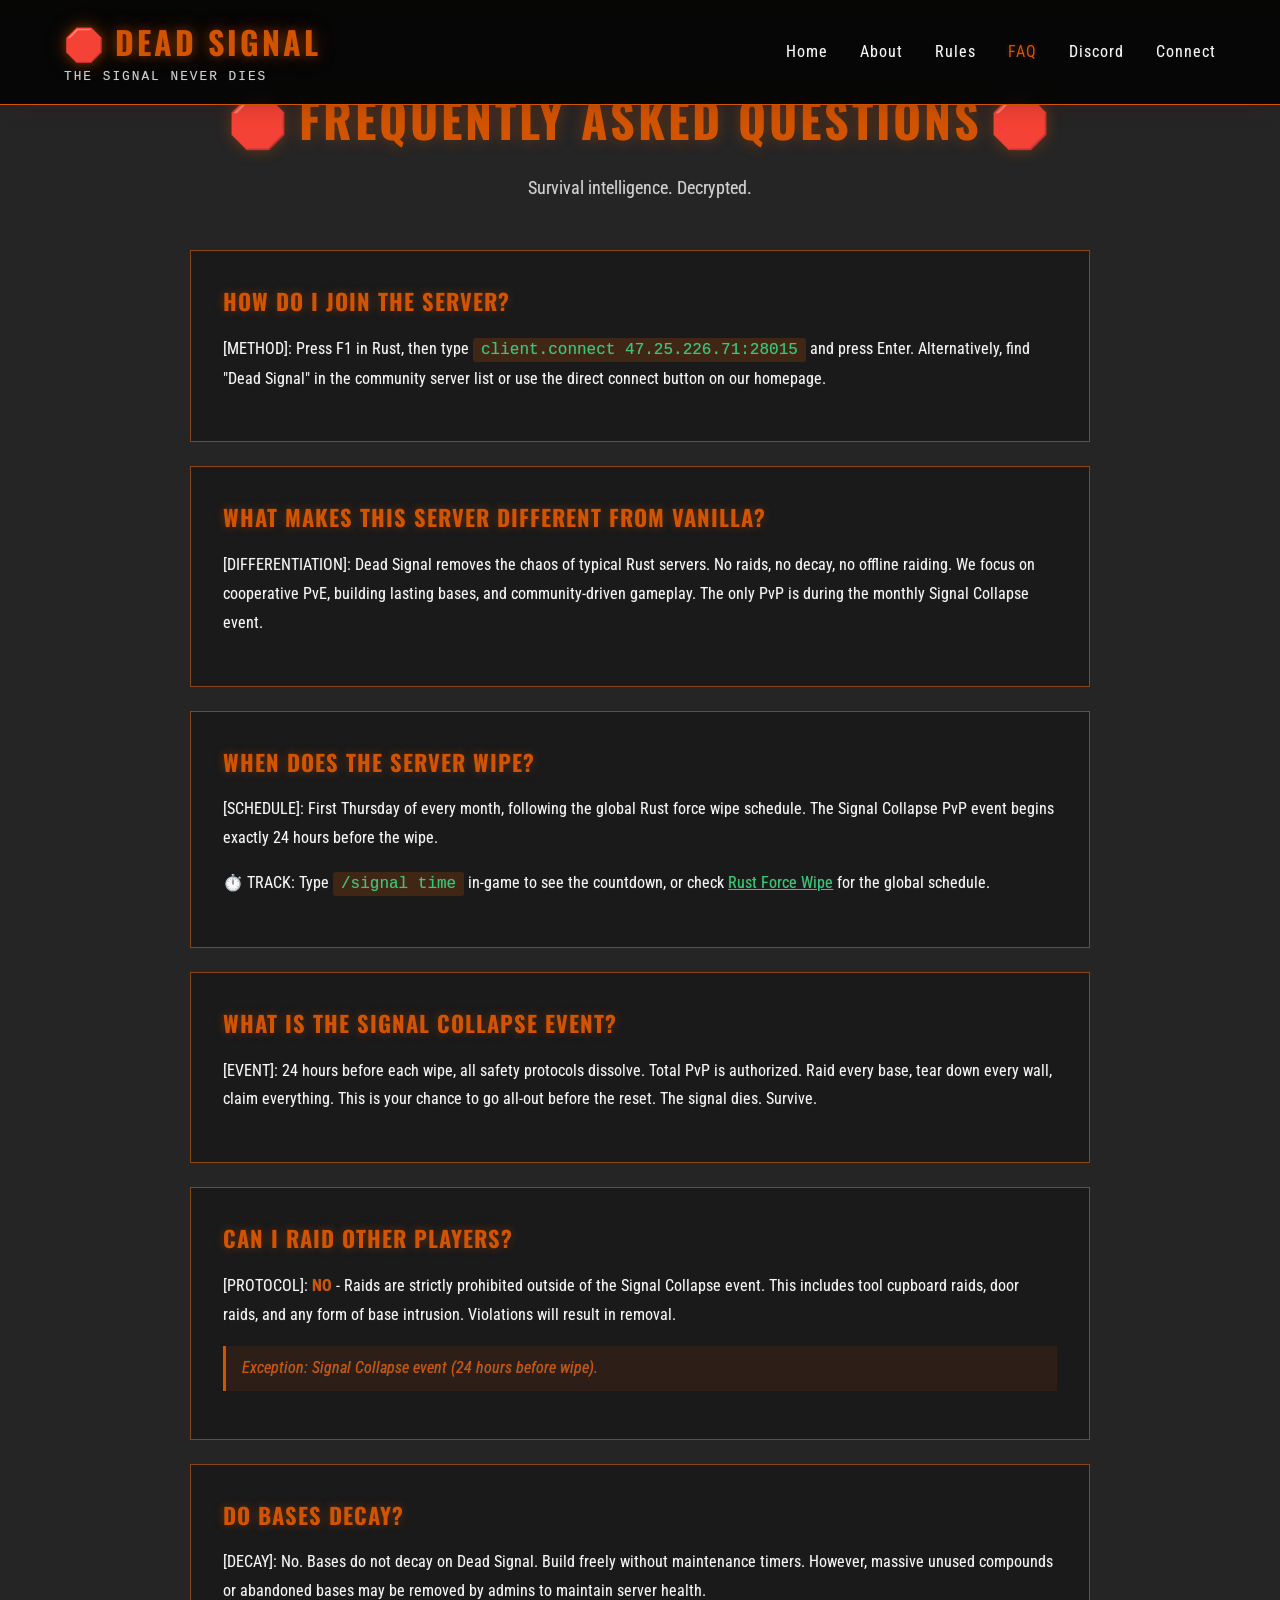
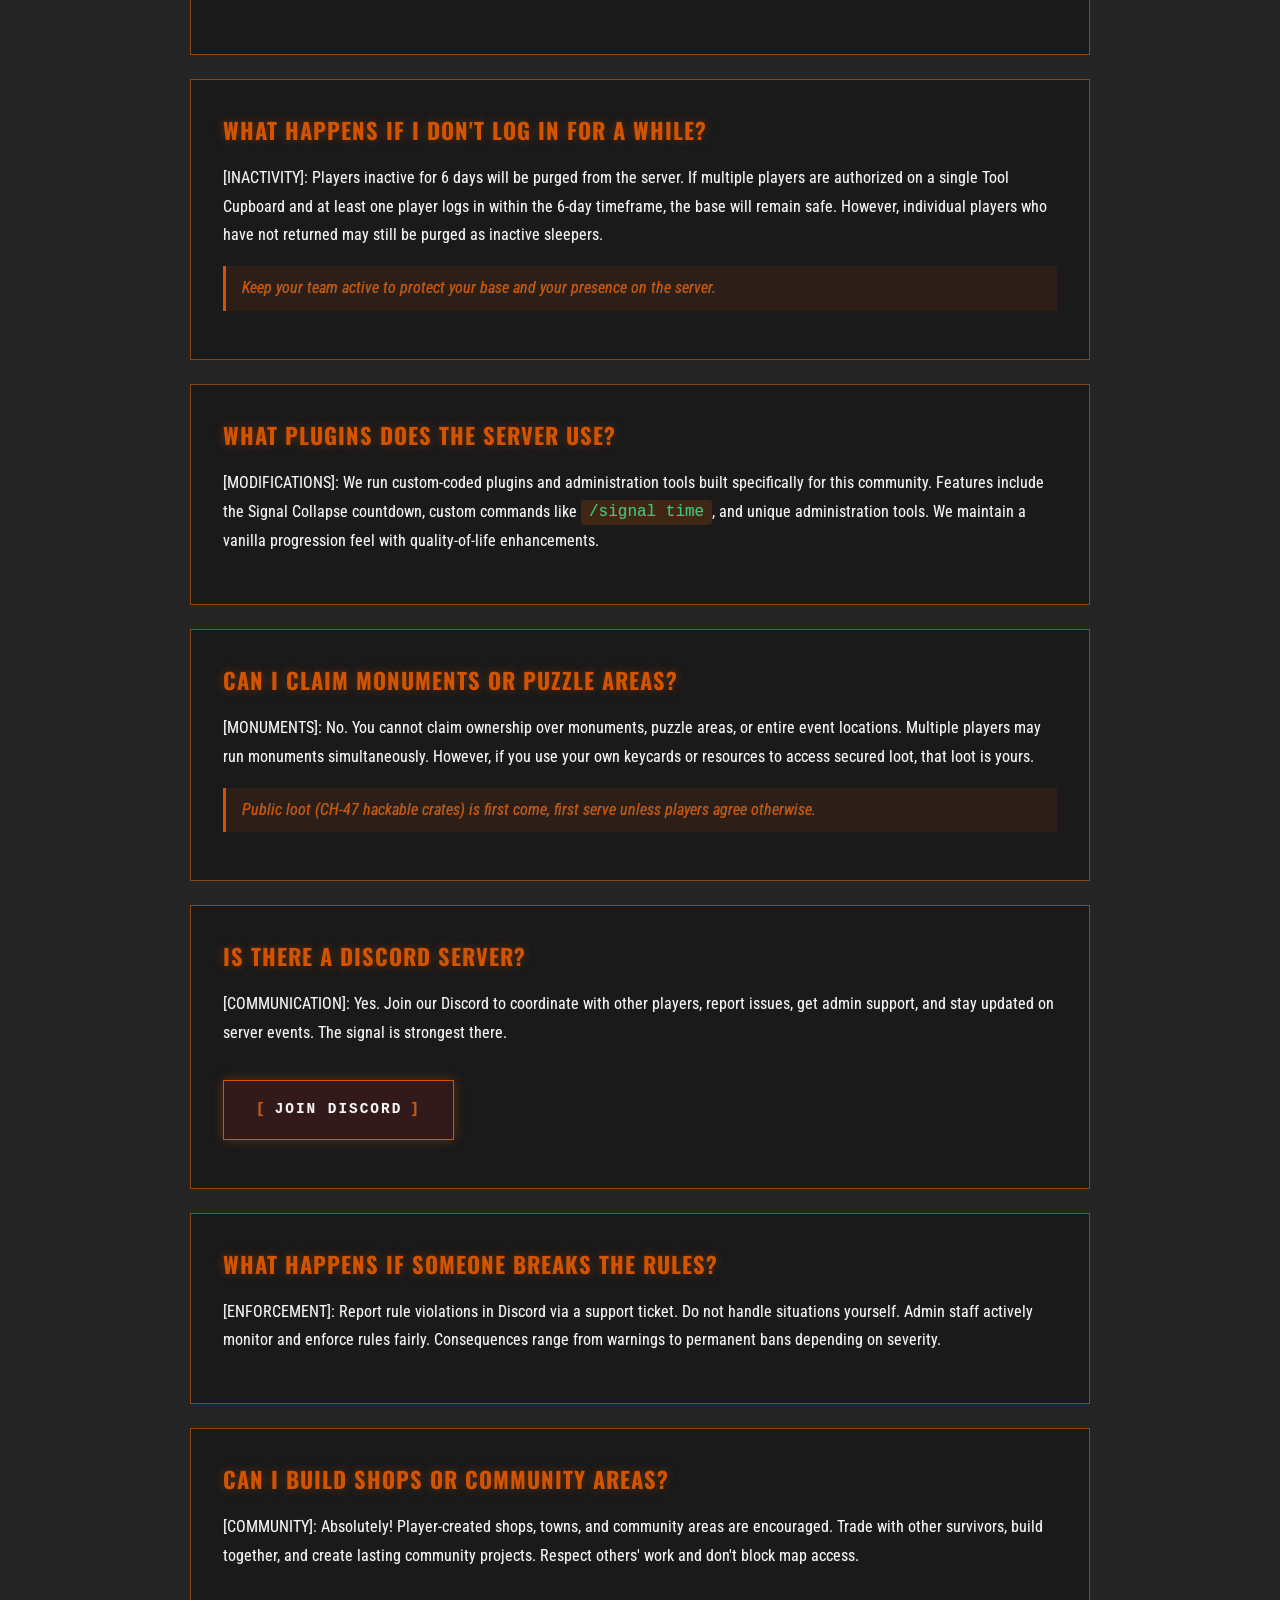
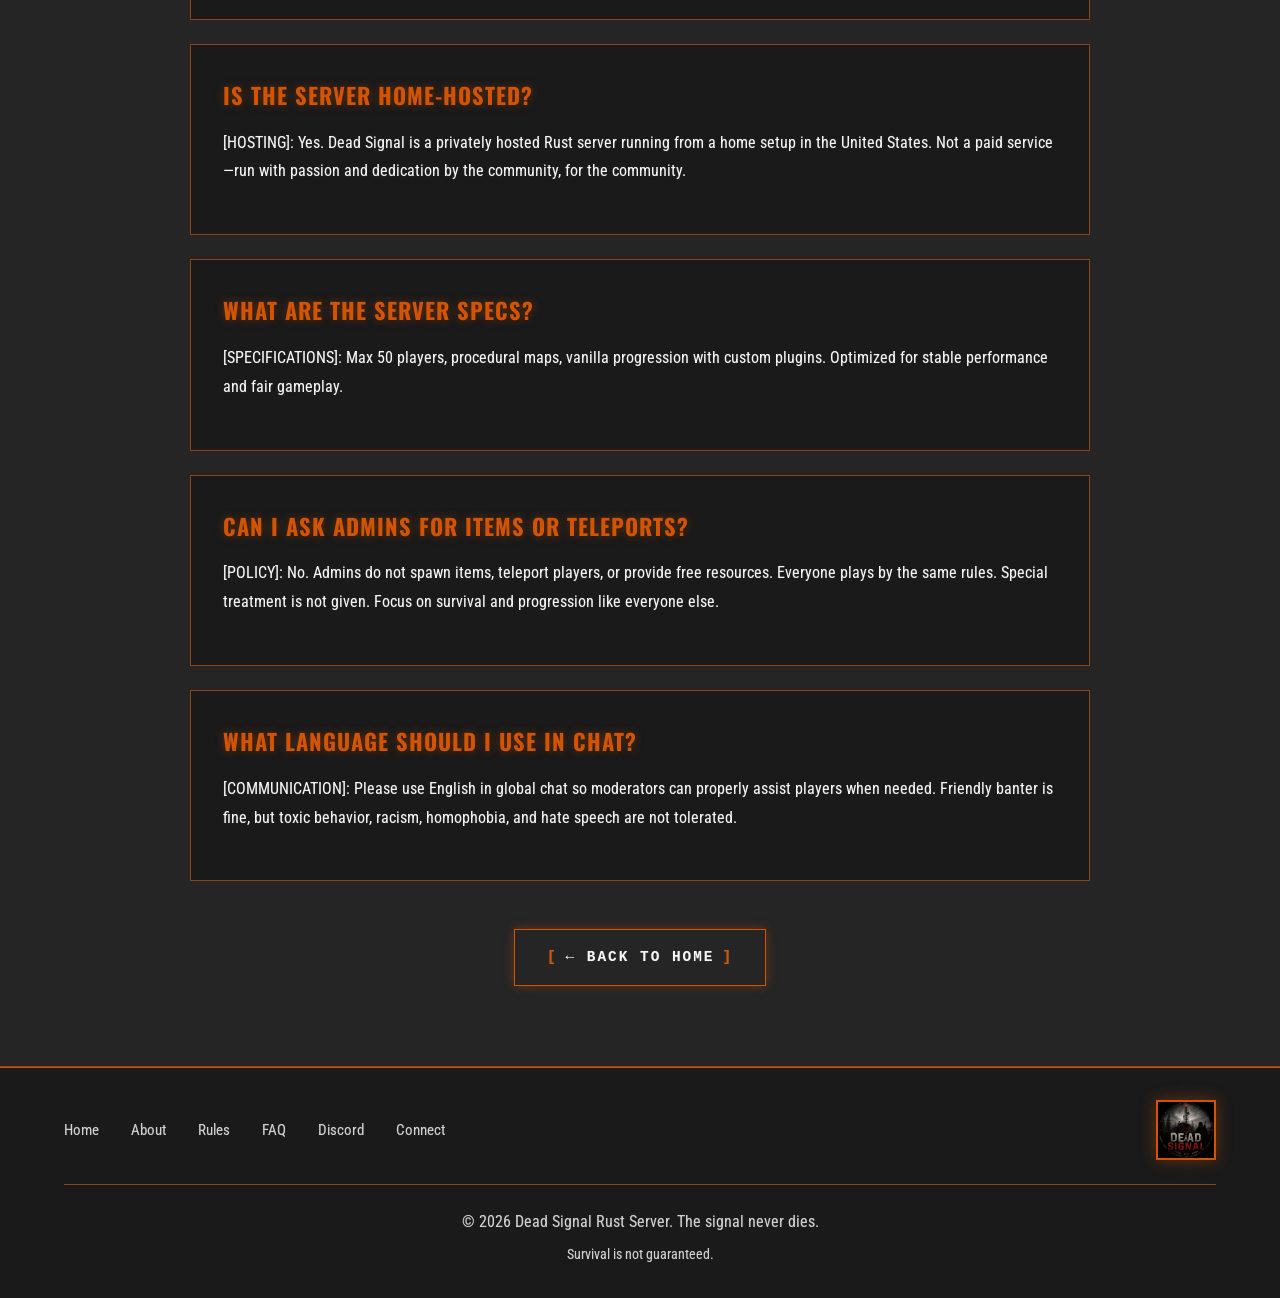
==== faq.html @ 47ec8405 "Add files via upload" ====
<!DOCTYPE html>
<html lang="en">
<head>
    <meta charset="UTF-8">
    <meta name="viewport" content="width=device-width, initial-scale=1.0">
    <title>FAQ - Dead Signal</title>
    <link rel="stylesheet" href="styles.css">
    <link href="https://fonts.googleapis.com/css2?family=Oswald:wght@400;500;700&family=Roboto+Condensed:wght@400;700&display=swap" rel="stylesheet">
</head>
<body>
    <div class="fog-overlay"></div>
    
    <header>
        <nav>
            <div class="logo">
                <h1>DEAD SIGNAL</h1>
                <p class="tagline">The Signal Never Dies</p>
            </div>
            <div class="hamburger">
                <span></span>
                <span></span>
                <span></span>
            </div>
            <ul class="nav-links">
                <li><a href="index.html">Home</a></li>
                <li><a href="index.html#about">About</a></li>
                <li><a href="rules.html">Rules</a></li>
                <li><a href="faq.html" class="active">FAQ</a></li>
                <li><a href="index.html#discord">Discord</a></li>
                <li><a href="index.html#connect">Connect</a></li>
            </ul>
        </nav>
    </header>

    <section class="section dark-section">
        <div class="container">
            <h2 class="section-title">Frequently Asked Questions</h2>
            <p class="section-subtitle">Survival intelligence. Decrypted.</p>
            
            <div class="faq-container">
                <div class="faq-item">
                    <h3 class="faq-question">How do I join the server?</h3>
                    <div class="faq-answer">
                        <p><span class="system-tag">[METHOD]:</span> Press F1 in Rust, then type <code>client.connect 47.25.226.71:28015</code> and press Enter. Alternatively, find "Dead Signal" in the community server list or use the direct connect button on our homepage.</p>
                    </div>
                </div>

                <div class="faq-item">
                    <h3 class="faq-question">What makes this server different from vanilla?</h3>
                    <div class="faq-answer">
                        <p><span class="system-tag">[DIFFERENTIATION]:</span> Dead Signal removes the chaos of typical Rust servers. No raids, no decay, no offline raiding. We focus on cooperative PvE, building lasting bases, and community-driven gameplay. The only PvP is during the monthly Signal Collapse event.</p>
                    </div>
                </div>

                <div class="faq-item">
                    <h3 class="faq-question">When does the server wipe?</h3>
                    <div class="faq-answer">
                        <p><span class="system-tag">[SCHEDULE]:</span> First Thursday of every month, following the global Rust force wipe schedule. The Signal Collapse PvP event begins exactly 24 hours before the wipe.</p>
                        <p><span class="warning-tag">⏱️ TRACK:</span> Type <code>/signal time</code> in-game to see the countdown, or check <a href="https://www.rustforcewipe.com/" target="_blank" style="color: var(--text-terminal);">Rust Force Wipe</a> for the global schedule.</p>
                    </div>
                </div>

                <div class="faq-item">
                    <h3 class="faq-question">What is the Signal Collapse event?</h3>
                    <div class="faq-answer">
                        <p><span class="error-tag">[EVENT]:</span> 24 hours before each wipe, all safety protocols dissolve. Total PvP is authorized. Raid every base, tear down every wall, claim everything. This is your chance to go all-out before the reset. The signal dies. Survive.</p>
                    </div>
                </div>

                <div class="faq-item">
                    <h3 class="faq-question">Can I raid other players?</h3>
                    <div class="faq-answer">
                        <p><span class="system-tag">[PROTOCOL]:</span> <strong>NO</strong> - Raids are strictly prohibited outside of the Signal Collapse event. This includes tool cupboard raids, door raids, and any form of base intrusion. Violations will result in removal.</p>
                        <p class="rule-emphasis">Exception: Signal Collapse event (24 hours before wipe).</p>
                    </div>
                </div>

                <div class="faq-item">
                    <h3 class="faq-question">Do bases decay?</h3>
                    <div class="faq-answer">
                        <p><span class="system-tag">[DECAY]:</span> No. Bases do not decay on Dead Signal. Build freely without maintenance timers. However, massive unused compounds or abandoned bases may be removed by admins to maintain server health.</p>
                    </div>
                </div>

                <div class="faq-item">
                    <h3 class="faq-question">What happens if I don't log in for a while?</h3>
                    <div class="faq-answer">
                        <p><span class="system-tag">[INACTIVITY]:</span> Players inactive for 6 days will be purged from the server. If multiple players are authorized on a single Tool Cupboard and at least one player logs in within the 6-day timeframe, the base will remain safe. However, individual players who have not returned may still be purged as inactive sleepers.</p>
                        <p class="rule-emphasis">Keep your team active to protect your base and your presence on the server.</p>
                    </div>
                </div>

                <div class="faq-item">
                    <h3 class="faq-question">What plugins does the server use?</h3>
                    <div class="faq-answer">
                        <p><span class="system-tag">[MODIFICATIONS]:</span> We run custom-coded plugins and administration tools built specifically for this community. Features include the Signal Collapse countdown, custom commands like <code>/signal time</code>, and unique administration tools. We maintain a vanilla progression feel with quality-of-life enhancements.</p>
                    </div>
                </div>

                <div class="faq-item">
                    <h3 class="faq-question">Can I claim monuments or puzzle areas?</h3>
                    <div class="faq-answer">
                        <p><span class="system-tag">[MONUMENTS]:</span> No. You cannot claim ownership over monuments, puzzle areas, or entire event locations. Multiple players may run monuments simultaneously. However, if you use your own keycards or resources to access secured loot, that loot is yours.</p>
                        <p class="rule-emphasis">Public loot (CH-47 hackable crates) is first come, first serve unless players agree otherwise.</p>
                    </div>
                </div>

                <div class="faq-item">
                    <h3 class="faq-question">Is there a Discord server?</h3>
                    <div class="faq-answer">
                        <p><span class="system-tag">[COMMUNICATION]:</span> Yes. Join our Discord to coordinate with other players, report issues, get admin support, and stay updated on server events. The signal is strongest there.</p>
                        <p><a href="https://discord.gg/YJxtY9PEs5" target="_blank" class="btn discord-btn" style="margin-top: 1rem; display: inline-block;">Join Discord</a></p>
                    </div>
                </div>

                <div class="faq-item">
                    <h3 class="faq-question">What happens if someone breaks the rules?</h3>
                    <div class="faq-answer">
                        <p><span class="system-tag">[ENFORCEMENT]:</span> Report rule violations in Discord via a support ticket. Do not handle situations yourself. Admin staff actively monitor and enforce rules fairly. Consequences range from warnings to permanent bans depending on severity.</p>
                    </div>
                </div>

                <div class="faq-item">
                    <h3 class="faq-question">Can I build shops or community areas?</h3>
                    <div class="faq-answer">
                        <p><span class="system-tag">[COMMUNITY]:</span> Absolutely! Player-created shops, towns, and community areas are encouraged. Trade with other survivors, build together, and create lasting community projects. Respect others' work and don't block map access.</p>
                    </div>
                </div>

                <div class="faq-item">
                    <h3 class="faq-question">Is the server home-hosted?</h3>
                    <div class="faq-answer">
                        <p><span class="system-tag">[HOSTING]:</span> Yes. Dead Signal is a privately hosted Rust server running from a home setup in the United States. Not a paid service—run with passion and dedication by the community, for the community.</p>
                    </div>
                </div>

                <div class="faq-item">
                    <h3 class="faq-question">What are the server specs?</h3>
                    <div class="faq-answer">
                        <p><span class="system-tag">[SPECIFICATIONS]:</span> Max 50 players, procedural maps, vanilla progression with custom plugins. Optimized for stable performance and fair gameplay.</p>
                    </div>
                </div>

                <div class="faq-item">
                    <h3 class="faq-question">Can I ask admins for items or teleports?</h3>
                    <div class="faq-answer">
                        <p><span class="system-tag">[POLICY]:</span> No. Admins do not spawn items, teleport players, or provide free resources. Everyone plays by the same rules. Special treatment is not given. Focus on survival and progression like everyone else.</p>
                    </div>
                </div>

                <div class="faq-item">
                    <h3 class="faq-question">What language should I use in chat?</h3>
                    <div class="faq-answer">
                        <p><span class="system-tag">[COMMUNICATION]:</span> Please use English in global chat so moderators can properly assist players when needed. Friendly banter is fine, but toxic behavior, racism, homophobia, and hate speech are not tolerated.</p>
                    </div>
                </div>
            </div>
            
            <div class="back-link">
                <a href="index.html" class="btn">← Back to Home</a>
            </div>
        </div>
    </section>

    <footer>
        <div class="container">
            <div class="footer-top">
                <div class="footer-left">
                    <a href="index.html">Home</a>
                    <a href="index.html#about">About</a>
                    <a href="rules.html">Rules</a>
                    <a href="faq.html">FAQ</a>
                    <a href="index.html#discord">Discord</a>
                    <a href="index.html#connect">Connect</a>
                </div>
                <div class="footer-right">
                    <img src="profile.png" alt="Server Profile" class="footer-profile">
                </div>
            </div>
            <div class="footer-bottom">
                <p>&copy; 2026 Dead Signal Rust Server. The signal never dies.</p>
                <p class="footer-note">Survival is not guaranteed.</p>
            </div>
        </div>
    </footer>

    <script>
        // Hamburger menu toggle
        const hamburger = document.querySelector('.hamburger');
        const navLinks = document.querySelector('.nav-links');

        hamburger.addEventListener('click', () => {
            hamburger.classList.toggle('active');
            navLinks.classList.toggle('active');
        });

        // Close menu when clicking a link
        document.querySelectorAll('.nav-links a').forEach(link => {
            link.addEventListener('click', () => {
                hamburger.classList.remove('active');
                navLinks.classList.remove('active');
            });
        });

        // Parallax effect for fog
        document.addEventListener('mousemove', (e) => {
            const fog = document.querySelector('.fog-overlay');
            const x = e.clientX / window.innerWidth;
            const y = e.clientY / window.innerHeight;
            fog.style.transform = `translate(${x * 20}px, ${y * 20}px)`;
        });
    </script>
</body>
</html>
---- styles.css ----
* {
    margin: 0;
    padding: 0;
    box-sizing: border-box;
}

:root {
    --primary-dark: #1a1a1a;
    --secondary-dark: #252525;
    --accent-orange: #d35400;
    --accent-brown: #8b4513;
    --accent-rust: #a0522d;
    --accent-error: #c0392b;
    --accent-warning: #f39c12;
    --text-primary: #f5f5f5;
    --text-secondary: #d0d0d0;
    --text-terminal: #2ecc71;
    --text-error: #e74c3c;
    --glow-orange: rgba(211, 84, 0, 0.4);
    --glow-brown: rgba(139, 69, 19, 0.4);
    --glow-terminal: rgba(46, 204, 113, 0.3);
    --scanline-color: rgba(0, 0, 0, 0.15);
}

body {
    font-family: 'Roboto Condensed', 'Courier New', monospace;
    background-color: var(--primary-dark);
    color: var(--text-primary);
    overflow-x: hidden;
    line-height: 1.6;
    text-shadow: 0 0 1px rgba(160, 160, 160, 0.5);
}

.fog-overlay {
    position: fixed;
    top: 0;
    left: 0;
    width: 100%;
    height: 100%;
    background: radial-gradient(ellipse at center, transparent 0%, rgba(0, 0, 0, 0.4) 100%);
    pointer-events: none;
    z-index: 1;
    transition: transform 0.3s ease;
}

/* Scanlines */
.scanlines {
    position: fixed;
    top: 0;
    left: 0;
    width: 100%;
    height: 100%;
    background: repeating-linear-gradient(
        0deg,
        transparent,
        transparent 2px,
        var(--scanline-color) 2px,
        var(--scanline-color) 4px
    );
    pointer-events: none;
    z-index: 1000;
    opacity: 0.08;
}

/* CRT Flicker */
.crt-flicker {
    position: fixed;
    top: 0;
    left: 0;
    width: 100%;
    height: 100%;
    background: rgba(18, 16, 16, 0.03);
    pointer-events: none;
    z-index: 999;
    animation: flicker 0.15s infinite;
}

@keyframes flicker {
    0% { opacity: 0.27861; }
    5% { opacity: 0.34769; }
    10% { opacity: 0.23604; }
    15% { opacity: 0.90626; }
    20% { opacity: 0.18128; }
    25% { opacity: 0.83891; }
    30% { opacity: 0.65583; }
    35% { opacity: 0.67807; }
    40% { opacity: 0.26559; }
    45% { opacity: 0.84693; }
    50% { opacity: 0.96019; }
    55% { opacity: 0.08594; }
    60% { opacity: 0.20313; }
    65% { opacity: 0.71988; }
    70% { opacity: 0.53455; }
    75% { opacity: 0.37288; }
    80% { opacity: 0.71428; }
    85% { opacity: 0.70419; }
    90% { opacity: 0.7003; }
    95% { opacity: 0.36108; }
    100% { opacity: 0.24387; }
}

/* Header */
header {
    position: fixed;
    top: 0;
    width: 100%;
    background: rgba(5, 5, 5, 0.95);
    border-bottom: 1px solid var(--accent-orange);
    z-index: 1000;
    backdrop-filter: blur(10px);
    box-shadow: 0 0 20px rgba(74, 26, 26, 0.3);
}

nav {
    display: flex;
    justify-content: space-between;
    align-items: center;
    padding: 1rem 5%;
    max-width: 1400px;
    margin: 0 auto;
}

.logo h1 {
    font-family: 'Oswald', sans-serif;
    font-size: 2rem;
    font-weight: 700;
    text-transform: uppercase;
    color: var(--accent-orange);
    text-shadow: 0 0 10px var(--glow-orange), 0 0 20px var(--glow-orange);
    letter-spacing: 3px;
    position: relative;
}

.logo h1::before {
    content: '🛑';
    margin-right: 0.5rem;
    animation: pulse-icon 2s infinite;
}

@keyframes pulse-icon {
    0%, 100% { opacity: 1; }
    50% { opacity: 0.5; }
}

.logo .tagline {
    font-size: 0.8rem;
    color: var(--text-secondary);
    letter-spacing: 2px;
    font-family: 'Courier New', monospace;
    text-transform: uppercase;
}

/* Signal Status Indicator */
.signal-status {
    position: fixed;
    top: 80px;
    right: 20px;
    background: rgba(5, 5, 5, 0.9);
    border: 1px solid var(--accent-orange);
    padding: 0.5rem 1rem;
    font-family: 'Courier New', monospace;
    font-size: 0.7rem;
    z-index: 999;
    box-shadow: 0 0 15px var(--glow-orange);
}

.signal-status .signal-label {
    color: var(--text-secondary);
    margin-bottom: 0.25rem;
}

.signal-status .signal-bars {
    display: flex;
    gap: 2px;
}

.signal-status .signal-bar {
    width: 4px;
    background: var(--accent-orange);
    animation: signal-pulse 1.5s infinite;
}

.signal-status .signal-bar:nth-child(1) { height: 8px; animation-delay: 0s; }
.signal-status .signal-bar:nth-child(2) { height: 12px; animation-delay: 0.2s; }
.signal-status .signal-bar:nth-child(3) { height: 16px; animation-delay: 0.4s; }
.signal-status .signal-bar:nth-child(4) { height: 20px; animation-delay: 0.6s; }

@keyframes signal-pulse {
    0%, 100% { opacity: 1; }
    50% { opacity: 0.3; }
}

.nav-links {
    display: flex;
    list-style: none;
    gap: 2rem;
}

/* Hamburger Menu Button */
.hamburger {
    display: none;
    flex-direction: column;
    cursor: pointer;
    gap: 5px;
    z-index: 1001;
}

.hamburger span {
    width: 25px;
    height: 3px;
    background: var(--accent-orange);
    transition: all 0.3s ease;
    box-shadow: 0 0 5px var(--glow-orange);
}

.hamburger.active span:nth-child(1) {
    transform: rotate(45deg) translate(5px, 5px);
}

.hamburger.active span:nth-child(2) {
    opacity: 0;
}

.hamburger.active span:nth-child(3) {
    transform: rotate(-45deg) translate(7px, -6px);
}

.nav-links a {
    color: var(--text-primary);
    text-decoration: none;
    font-size: 1rem;
    transition: color 0.3s, text-shadow 0.3s;
    letter-spacing: 1px;
}

.nav-links a:hover,
.nav-links a.active {
    color: var(--accent-orange);
    text-shadow: 0 0 5px var(--glow-orange);
}

/* Hero Section */
.hero {
    position: relative;
    height: 100vh;
    display: flex;
    flex-direction: column;
    align-items: center;
    justify-content: center;
    background: linear-gradient(135deg, rgba(26, 26, 26, 0.3) 0%, rgba(37, 37, 37, 0.4) 50%, rgba(26, 26, 26, 0.3) 100%),
                url('banner.png') center/cover no-repeat;
    background-blend-mode: multiply;
    overflow: hidden;
    padding-top: 80px;
}

/* Transmission Overlay */
.transmission-overlay {
    position: absolute;
    bottom: 100px;
    left: 50%;
    transform: translateX(-50%);
    background: rgba(5, 5, 5, 0.9);
    border: 1px solid var(--accent-orange);
    padding: 1rem 2rem;
    font-family: 'Courier New', monospace;
    font-size: 0.8rem;
    color: var(--text-terminal);
    z-index: 10;
    box-shadow: 0 0 20px var(--glow-terminal);
    animation: transmission-flicker 3s infinite;
}

.transmission-overlay .transmission-line {
    margin: 0.25rem 0;
}

.transmission-overlay .transmission-line.error {
    color: var(--text-error);
}

@keyframes transmission-flicker {
    0%, 100% { opacity: 1; }
    50% { opacity: 0.8; }
    52% { opacity: 0.2; }
    54% { opacity: 0.8; }
}


.hero::before {
    content: '';
    position: absolute;
    top: 0;
    left: 0;
    width: 100%;
    height: 100%;
    background: url('data:image/svg+xml,<svg xmlns="http://www.w3.org/2000/svg" viewBox="0 0 100 100"><circle cx="50" cy="50" r="1" fill="rgba(211,84,0,0.1)"/></svg>');
    background-size: 50px 50px;
    animation: float 20s infinite linear;
}

@keyframes float {
    0% { transform: translateY(0); }
    100% { transform: translateY(-100px); }
}

.hero-content {
    text-align: center;
    z-index: 2;
    padding: 2rem;
}

.hero h1 {
    font-family: 'Oswald', sans-serif;
    font-size: 5rem;
    font-weight: 700;
    text-transform: uppercase;
    color: var(--accent-orange);
    text-shadow: 0 0 20px var(--glow-orange), 0 0 40px var(--glow-orange), 0 0 60px var(--glow-orange);
    margin-bottom: 1rem;
    letter-spacing: 5px;
}

.hero-subtitle {
    font-size: 1.5rem;
    color: var(--text-secondary);
    margin-bottom: 2rem;
    letter-spacing: 3px;
}

.cta-buttons {
    display: flex;
    gap: 1rem;
    justify-content: center;
    flex-wrap: wrap;
}

.btn {
    padding: 1rem 2rem;
    border: 1px solid var(--accent-orange);
    background: transparent;
    color: var(--text-primary);
    font-family: 'Courier New', monospace;
    font-size: 0.9rem;
    font-weight: 700;
    text-transform: uppercase;
    cursor: pointer;
    transition: all 0.3s;
    text-decoration: none;
    letter-spacing: 2px;
    position: relative;
    box-shadow: 0 0 10px var(--glow-orange);
}

.btn::before {
    content: '[';
    margin-right: 0.5rem;
    color: var(--accent-orange);
}

.btn::after {
    content: ']';
    margin-left: 0.5rem;
    color: var(--accent-orange);
}

.btn:hover {
    background: rgba(74, 26, 26, 0.3);
    box-shadow: 0 0 25px var(--glow-orange), inset 0 0 20px rgba(74, 26, 26, 0.2);
    transform: translateY(-2px);
    text-shadow: 0 0 10px var(--glow-orange);
}

.btn.primary {
    background: rgba(74, 26, 26, 0.5);
    border-color: var(--accent-orange);
}

.btn.primary:hover {
    background: rgba(74, 26, 26, 0.7);
}

.static-noise {
    position: absolute;
    top: 0;
    left: 0;
    width: 100%;
    height: 100%;
    background: repeating-linear-gradient(
        0deg,
        transparent,
        transparent 2px,
        rgba(74, 26, 26, 0.05) 2px,
        rgba(74, 26, 26, 0.05) 4px
    );
    pointer-events: none;
    animation: static 0.1s infinite;
}

@keyframes static {
    0% { transform: translateY(0); }
    100% { transform: translateY(4px); }
}

/* Sections */
.section {
    padding: 5rem 5%;
    position: relative;
    z-index: 2;
    background: linear-gradient(180deg, var(--primary-dark) 0%, var(--secondary-dark) 50%, var(--primary-dark) 100%);
}

/* Terminal Box Style */
.terminal-box {
    background: rgba(5, 5, 5, 0.95);
    border: 1px solid var(--accent-orange);
    padding: 1.5rem;
    font-family: 'Courier New', monospace;
    position: relative;
    box-shadow: 0 0 20px var(--glow-orange), inset 0 0 30px rgba(0, 0, 0, 0.5);
}

.terminal-box::before {
    content: '┌─────────────────────────────────────┐';
    position: absolute;
    top: -12px;
    left: 10px;
    font-size: 10px;
    color: var(--accent-orange);
    white-space: nowrap;
}

.terminal-box::after {
    content: '└─────────────────────────────────────┘';
    position: absolute;
    bottom: -12px;
    left: 10px;
    font-size: 10px;
    color: var(--accent-orange);
    white-space: nowrap;
}

.terminal-box .box-header {
    color: var(--text-terminal);
    font-size: 0.7rem;
    margin-bottom: 1rem;
    padding-bottom: 0.5rem;
    border-bottom: 1px dashed var(--accent-orange);
    text-transform: uppercase;
    letter-spacing: 2px;
}

.terminal-box .box-content {
    color: var(--text-primary);
    line-height: 1.8;
}

.terminal-box .box-content .system-tag {
    color: var(--text-terminal);
    font-weight: bold;
}

.terminal-box .box-content .error-tag {
    color: var(--text-error);
    font-weight: bold;
}

.terminal-box .box-content .warning-tag {
    color: var(--accent-warning);
    font-weight: bold;
}

.highlight-box {
    border: 2px solid var(--accent-error);
    box-shadow: 0 0 30px rgba(139, 0, 0, 0.4), inset 0 0 30px rgba(139, 0, 0, 0.1);
    margin-bottom: 3rem;
}

.highlight-box .box-header {
    color: var(--text-error);
    border-bottom-color: var(--accent-error);
}

.highlight-box::before,
.highlight-box::after {
    color: var(--accent-error);
}

.dark-section {
    background: var(--secondary-dark);
    border-top: 1px solid var(--accent-brown);
    border-bottom: 1px solid var(--accent-brown);
}

.container {
    max-width: 1200px;
    margin: 0 auto;
}

.section-title {
    font-family: 'Oswald', sans-serif;
    font-size: 3rem;
    font-weight: 700;
    text-transform: uppercase;
    color: var(--accent-orange);
    text-align: center;
    margin-bottom: 1rem;
    text-shadow: 0 0 15px var(--glow-orange);
    letter-spacing: 3px;
    position: relative;
}

.section-title::before {
    content: '🛑';
    margin-right: 0.5rem;
}

.section-title::after {
    content: '🛑';
    margin-left: 0.5rem;
}

.section-subtitle {
    text-align: center;
    color: var(--text-secondary);
    margin-bottom: 3rem;
    font-size: 1.1rem;
}

/* About Section */
.about-grid {
    display: grid;
    grid-template-columns: repeat(auto-fit, minmax(350px, 1fr));
    gap: 2rem;
    margin-top: 3rem;
}

/* Rules Section */
.rules-container {
    max-width: 900px;
    margin: 0 auto;
}

.rule-section {
    background: var(--primary-dark);
    border: 1px solid var(--accent-brown);
    padding: 2rem;
    margin-bottom: 2rem;
    transition: all 0.3s;
}

.rule-section:hover {
    border-color: var(--accent-orange);
    box-shadow: 0 5px 20px rgba(211, 84, 0, 0.2);
}

.rule-section.final-rule {
    border-color: var(--accent-orange);
    background: linear-gradient(135deg, rgba(211, 84, 0, 0.1) 0%, var(--primary-dark) 100%);
}

.rule-title {
    font-family: 'Oswald', sans-serif;
    font-size: 1.8rem;
    font-weight: 700;
    text-transform: uppercase;
    color: var(--accent-orange);
    margin-bottom: 1rem;
    text-shadow: 0 0 10px var(--glow-orange);
    letter-spacing: 2px;
}

.rule-content {
    color: var(--text-primary);
    line-height: 1.8;
}

.rule-content p {
    margin-bottom: 1rem;
}

.rule-content strong {
    color: var(--accent-brown);
}

.rule-list {
    list-style: none;
    padding-left: 1rem;
    margin: 1rem 0;
}

.rule-list li {
    padding: 0.5rem 0;
    padding-left: 1.5rem;
    position: relative;
    color: var(--text-secondary);
}

.rule-list li::before {
    content: '▸';
    position: absolute;
    left: 0;
    color: var(--accent-orange);
}

.rule-emphasis {
    color: var(--accent-orange);
    font-style: italic;
    padding: 0.5rem 1rem;
    background: rgba(211, 84, 0, 0.1);
    border-left: 3px solid var(--accent-orange);
    margin: 1rem 0;
}

.back-link {
    text-align: center;
    margin-top: 3rem;
}

.back-link .btn {
    display: inline-block;
}

/* FAQ Section */
.faq-container {
    max-width: 900px;
    margin: 0 auto;
}

.faq-item {
    background: var(--primary-dark);
    border: 1px solid var(--accent-brown);
    padding: 2rem;
    margin-bottom: 1.5rem;
    transition: all 0.3s;
}

.faq-item:hover {
    border-color: var(--accent-orange);
    box-shadow: 0 5px 20px rgba(211, 84, 0, 0.2);
}

.faq-question {
    font-family: 'Oswald', sans-serif;
    font-size: 1.4rem;
    font-weight: 700;
    text-transform: uppercase;
    color: var(--accent-orange);
    margin-bottom: 1rem;
    text-shadow: 0 0 10px var(--glow-orange);
    letter-spacing: 1px;
}

.faq-answer {
    color: var(--text-primary);
    line-height: 1.8;
}

.faq-answer p {
    margin-bottom: 1rem;
}

.faq-answer code {
    background: rgba(211, 84, 0, 0.2);
    padding: 0.2rem 0.5rem;
    border-radius: 3px;
    font-family: 'Courier New', monospace;
    color: var(--text-terminal);
}

.faq-answer strong {
    color: var(--accent-orange);
}

.about-card {
    background: rgba(5, 5, 5, 0.9);
    border: 1px solid var(--accent-orange);
    padding: 2rem;
    text-align: center;
    transition: all 0.3s;
    position: relative;
    overflow: hidden;
    box-shadow: 0 0 15px var(--glow-orange);
}

.about-card::before {
    content: '';
    position: absolute;
    top: 0;
    left: 0;
    right: 0;
    height: 2px;
    background: linear-gradient(90deg, transparent, var(--accent-orange), transparent);
}

.about-card::after {
    content: '';
    position: absolute;
    bottom: 0;
    left: 0;
    right: 0;
    height: 2px;
    background: linear-gradient(90deg, transparent, var(--accent-orange), transparent);
}

.about-card:hover {
    transform: translateY(-5px);
    box-shadow: 0 10px 30px rgba(74, 26, 26, 0.4);
    border-color: var(--accent-orange);
}

.card-icon {
    font-size: 3rem;
    margin-bottom: 1rem;
}

.about-card h3 {
    color: var(--accent-orange);
    margin-bottom: 1rem;
    font-size: 1.5rem;
    letter-spacing: 2px;
}

.about-card p {
    color: var(--text-secondary);
    line-height: 1.8;
}

/* Rankings Section */
.ranking-table {
    background: var(--primary-dark);
    border: 1px solid var(--accent-purple);
    max-width: 800px;
    margin: 0 auto;
}

.ranking-header {
    display: grid;
    grid-template-columns: 80px 1fr 100px 100px;
    padding: 1rem;
    background: var(--accent-purple);
    color: var(--text-primary);
    font-weight: bold;
    letter-spacing: 1px;
}

.ranking-row {
    display: grid;
    grid-template-columns: 80px 1fr 100px 100px;
    padding: 1rem;
    border-bottom: 1px solid var(--accent-purple);
    transition: background 0.3s;
}

.ranking-row:hover {
    background: rgba(74, 0, 128, 0.2);
}

.ranking-row:last-child {
    border-bottom: none;
}

.rank {
    font-weight: bold;
    color: var(--accent-red);
}

.rank.gold {
    color: #ffd700;
    text-shadow: 0 0 10px rgba(255, 215, 0, 0.5);
}

.rank.silver {
    color: #c0c0c0;
    text-shadow: 0 0 10px rgba(192, 192, 192, 0.5);
}

.rank.bronze {
    color: #cd7f32;
    text-shadow: 0 0 10px rgba(205, 127, 50, 0.5);
}

.player {
    color: var(--text-primary);
}

.rankings-note {
    text-align: center;
    color: var(--text-secondary);
    margin-top: 1rem;
    font-size: 0.9rem;
}

/* Discord Section */
.discord-card {
    background: rgba(5, 5, 5, 0.9);
    border: 1px solid var(--accent-orange);
    padding: 3rem;
    box-shadow: 0 0 20px var(--glow-orange);
    max-width: 800px;
    margin: 0 auto;
}

.discord-content h3 {
    font-family: 'Oswald', sans-serif;
    font-size: 2rem;
    font-weight: 700;
    text-transform: uppercase;
    color: var(--accent-orange);
    margin-bottom: 1rem;
    text-shadow: 0 0 10px var(--glow-orange);
}

.discord-content p {
    color: var(--text-secondary);
    margin-bottom: 1.5rem;
}

.discord-features {
    list-style: none;
    margin-bottom: 2rem;
}

.discord-features li {
    padding: 0.5rem 0;
    color: var(--text-primary);
    font-size: 1.1rem;
}

.discord-btn {
    background: rgba(74, 26, 26, 0.5);
    border-color: var(--accent-orange);
    display: inline-block;
}

.discord-btn:hover {
    background: rgba(74, 26, 26, 0.7);
    box-shadow: 0 0 25px var(--glow-orange);
}

.discord-visual {
    display: flex;
    justify-content: center;
    align-items: center;
}

.discord-profile {
    width: 200px;
    height: 200px;
    object-fit: cover;
    border: 2px solid var(--accent-orange);
    box-shadow: 0 0 30px var(--glow-orange), 0 0 60px rgba(74, 26, 26, 0.3);
    animation: pulse 2s infinite;
    filter: grayscale(50%);
}

@keyframes pulse {
    0%, 100% { transform: scale(1); opacity: 1; }
    50% { transform: scale(1.1); opacity: 0.8; }
}

/* Connect Section */
.connect-info {
    max-width: 800px;
    margin: 0 auto;
}

.server-ip {
    text-align: center;
    background: rgba(5, 5, 5, 0.9);
    border: 1px solid var(--accent-orange);
    padding: 2rem;
    margin-bottom: 2rem;
    box-shadow: 0 0 20px var(--glow-orange);
}

.ip-label {
    color: var(--text-secondary);
    font-size: 0.9rem;
    letter-spacing: 2px;
    margin-bottom: 0.5rem;
}

.ip-address {
    font-family: 'Courier New', monospace;
    font-size: 1.5rem;
    font-weight: 700;
    text-transform: uppercase;
    color: var(--text-terminal);
    margin-bottom: 1rem;
    text-shadow: 0 0 10px var(--glow-terminal);
}

.ip-hint {
    color: var(--text-secondary);
    font-size: 0.8rem;
    font-family: 'Courier New', monospace;
    margin-top: 1rem;
    text-align: center;
    letter-spacing: 1px;
}

.copy-btn {
    background: rgba(74, 26, 26, 0.5);
    border: 1px solid var(--accent-orange);
    color: var(--text-primary);
    padding: 0.5rem 1.5rem;
    font-family: 'Courier New', monospace;
    font-weight: 700;
    text-transform: uppercase;
    cursor: pointer;
    transition: all 0.3s;
    letter-spacing: 1px;
}

.copy-btn:hover {
    background: rgba(74, 26, 26, 0.7);
    box-shadow: 0 0 15px var(--glow-orange);
}

.server-details {
    display: grid;
    grid-template-columns: repeat(auto-fit, minmax(200px, 1fr));
    gap: 1rem;
}

.detail-item {
    background: rgba(5, 5, 5, 0.9);
    border: 1px solid var(--accent-orange);
    padding: 1rem;
    display: flex;
    justify-content: space-between;
    align-items: center;
    box-shadow: 0 0 10px var(--glow-orange);
}

.detail-label {
    color: var(--text-secondary);
}

.detail-value {
    color: var(--text-terminal);
    font-weight: bold;
    font-family: 'Courier New', monospace;
}

.battlemetrics-banner {
    margin-top: 2rem;
    text-align: center;
}

.battlemetrics-banner a {
    display: inline-block;
    border: 1px solid var(--accent-orange);
    box-shadow: 0 0 15px var(--glow-orange);
    transition: all 0.3s;
}

.battlemetrics-banner a:hover {
    box-shadow: 0 0 25px var(--glow-orange);
}

.battlemetrics-banner img {
    display: block;
    max-width: 100%;
    height: auto;
}

/* Footer */
footer {
    background: var(--primary-dark);
    border-top: 1px solid var(--accent-orange);
    padding: 2rem 5%;
    position: relative;
    z-index: 2;
}

.footer-top {
    display: flex;
    justify-content: space-between;
    align-items: center;
    flex-wrap: wrap;
    gap: 2rem;
}

.footer-left {
    display: flex;
    gap: 2rem;
    flex-wrap: wrap;
}

.footer-left a {
    color: var(--text-secondary);
    text-decoration: none;
    transition: color 0.3s;
    font-size: 0.95rem;
}

.footer-left a:hover {
    color: var(--accent-orange);
}

.footer-right {
    display: flex;
    align-items: center;
}

.footer-profile {
    width: 60px;
    height: 60px;
    object-fit: cover;
    border: 2px solid var(--accent-orange);
    box-shadow: 0 0 15px var(--glow-orange);
}

.footer-bottom {
    text-align: center;
    margin-top: 1.5rem;
    padding-top: 1.5rem;
    border-top: 1px solid var(--accent-brown);
}

.footer-bottom p {
    color: var(--text-secondary);
}

.footer-note {
    margin-top: 0.5rem;
    font-size: 0.9rem;
    color: var(--accent-orange);
}

/* Glitch Effect */
.glitch {
    position: relative;
}

.glitch::before,
.glitch::after {
    content: attr(data-text);
    position: absolute;
    top: 0;
    left: 0;
    width: 100%;
    height: 100%;
}

.glitch::before {
    animation: glitch-1 0.3s infinite linear alternate-reverse;
    color: var(--accent-red);
    z-index: -1;
}

.glitch::after {
    animation: glitch-2 0.3s infinite linear alternate-reverse;
    color: var(--accent-purple);
    z-index: -2;
}

@keyframes glitch-1 {
    0% { clip-path: inset(20% 0 60% 0); transform: translate(-2px, 2px); }
    100% { clip-path: inset(50% 0 30% 0); transform: translate(2px, -2px); }
}

@keyframes glitch-2 {
    0% { clip-path: inset(60% 0 20% 0); transform: translate(2px, -2px); }
    100% { clip-path: inset(30% 0 50% 0); transform: translate(-2px, 2px); }
}

/* Responsive Design */
@media (max-width: 1024px) {
    .hero h1 {
        font-size: 3rem;
    }
    
    .hero-subtitle {
        font-size: 1.2rem;
    }
    
    .hamburger {
        display: flex;
    }
    
    .nav-links {
        position: fixed;
        top: 0;
        right: -100%;
        width: 70%;
        max-width: 300px;
        height: 100vh;
        background: rgba(26, 26, 26, 0.98);
        flex-direction: column;
        justify-content: center;
        align-items: center;
        gap: 2rem;
        transition: right 0.3s ease;
        border-left: 1px solid var(--accent-orange);
        backdrop-filter: blur(10px);
    }
    
    .nav-links.active {
        right: 0;
    }
    
    .nav-links a {
        font-size: 1.2rem;
    }
    
    .discord-card {
        grid-template-columns: 1fr;
    }
    
    .ranking-header,
    .ranking-row {
        grid-template-columns: 60px 1fr 80px 80px;
        font-size: 0.9rem;
    }
    
    .section-title {
        font-size: 2rem;
    }
    
    .server-banner {
        width: 100%;
        max-width: 400px;
        height: 60px;
    }
}

@media (max-width: 480px) {
    .hero h1 {
        font-size: 2.5rem;
    }
    
    .cta-buttons {
        flex-direction: column;
    }
    
    .ranking-header,
    .ranking-row {
        grid-template-columns: 50px 1fr 60px 60px;
        font-size: 0.8rem;
        padding: 0.75rem;
    }
    
    .server-banner {
        width: 100%;
        max-width: 300px;
        height: 50px;
    }
}
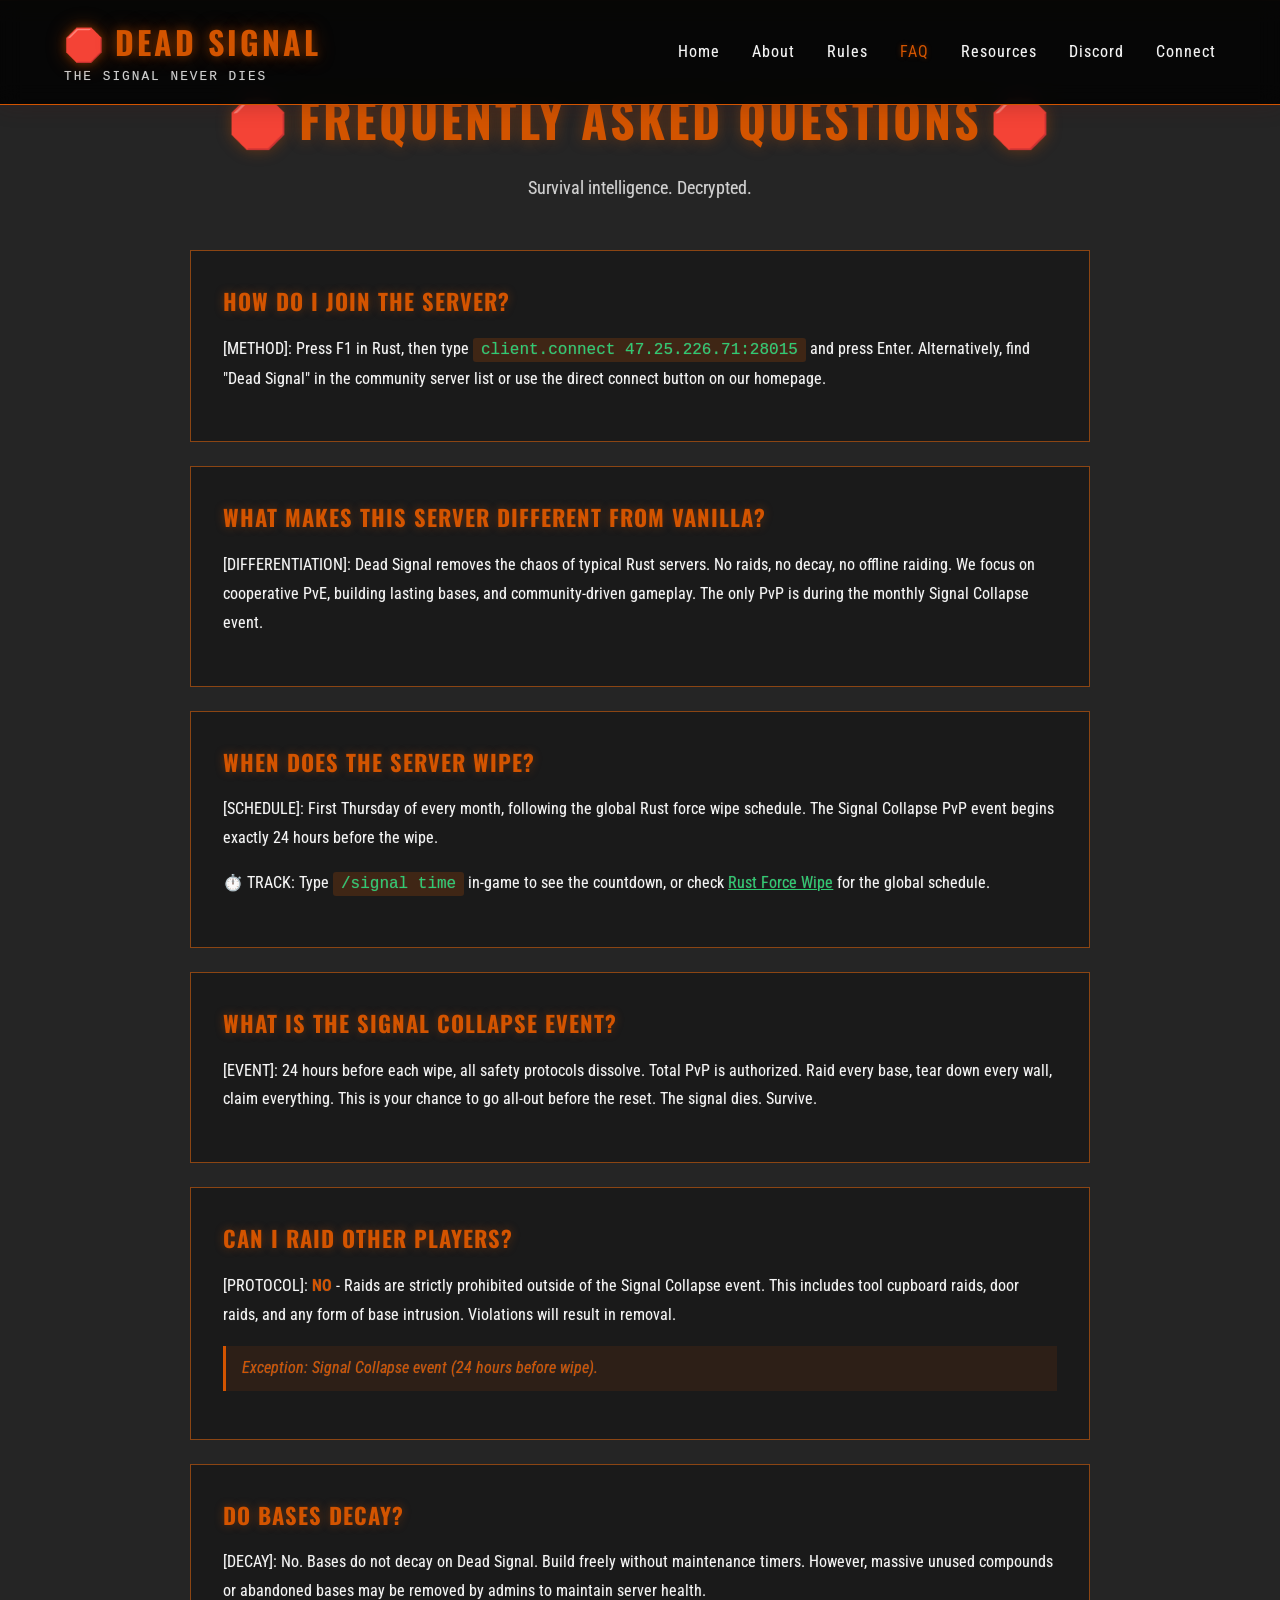
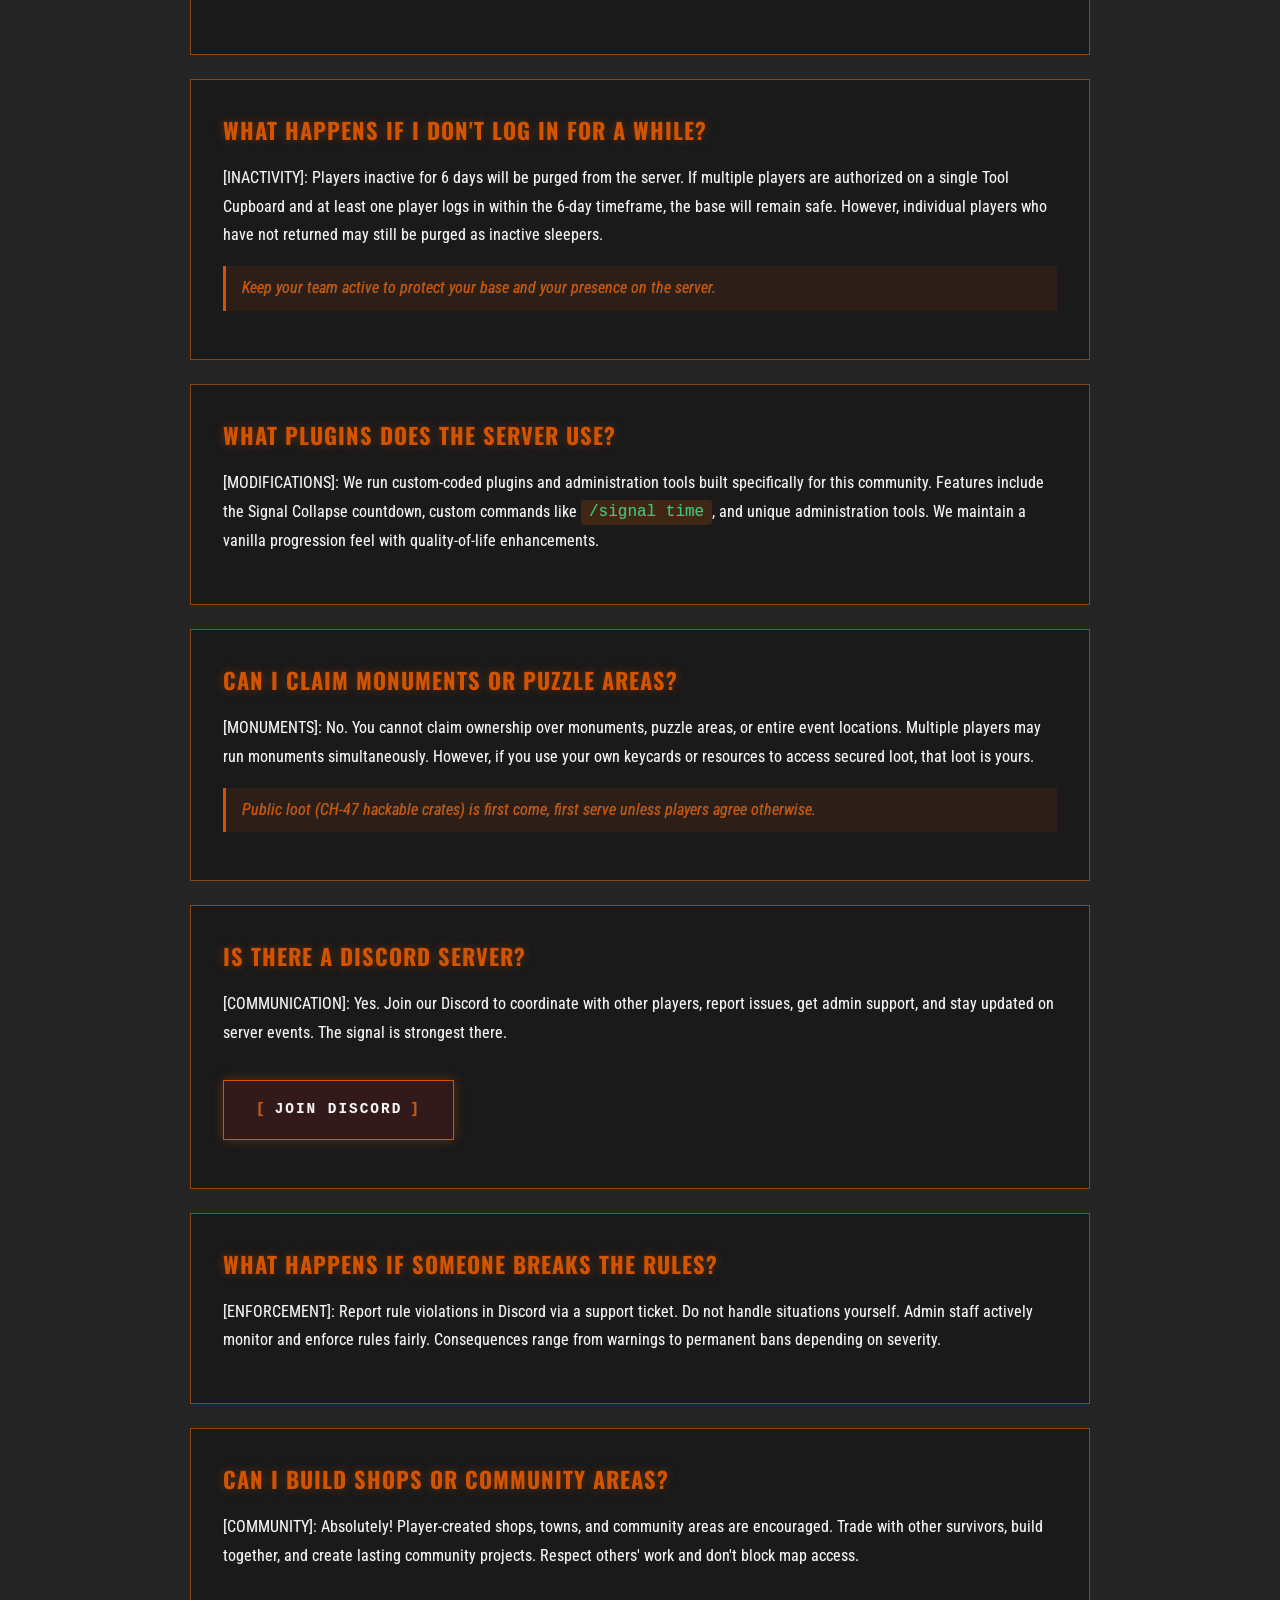
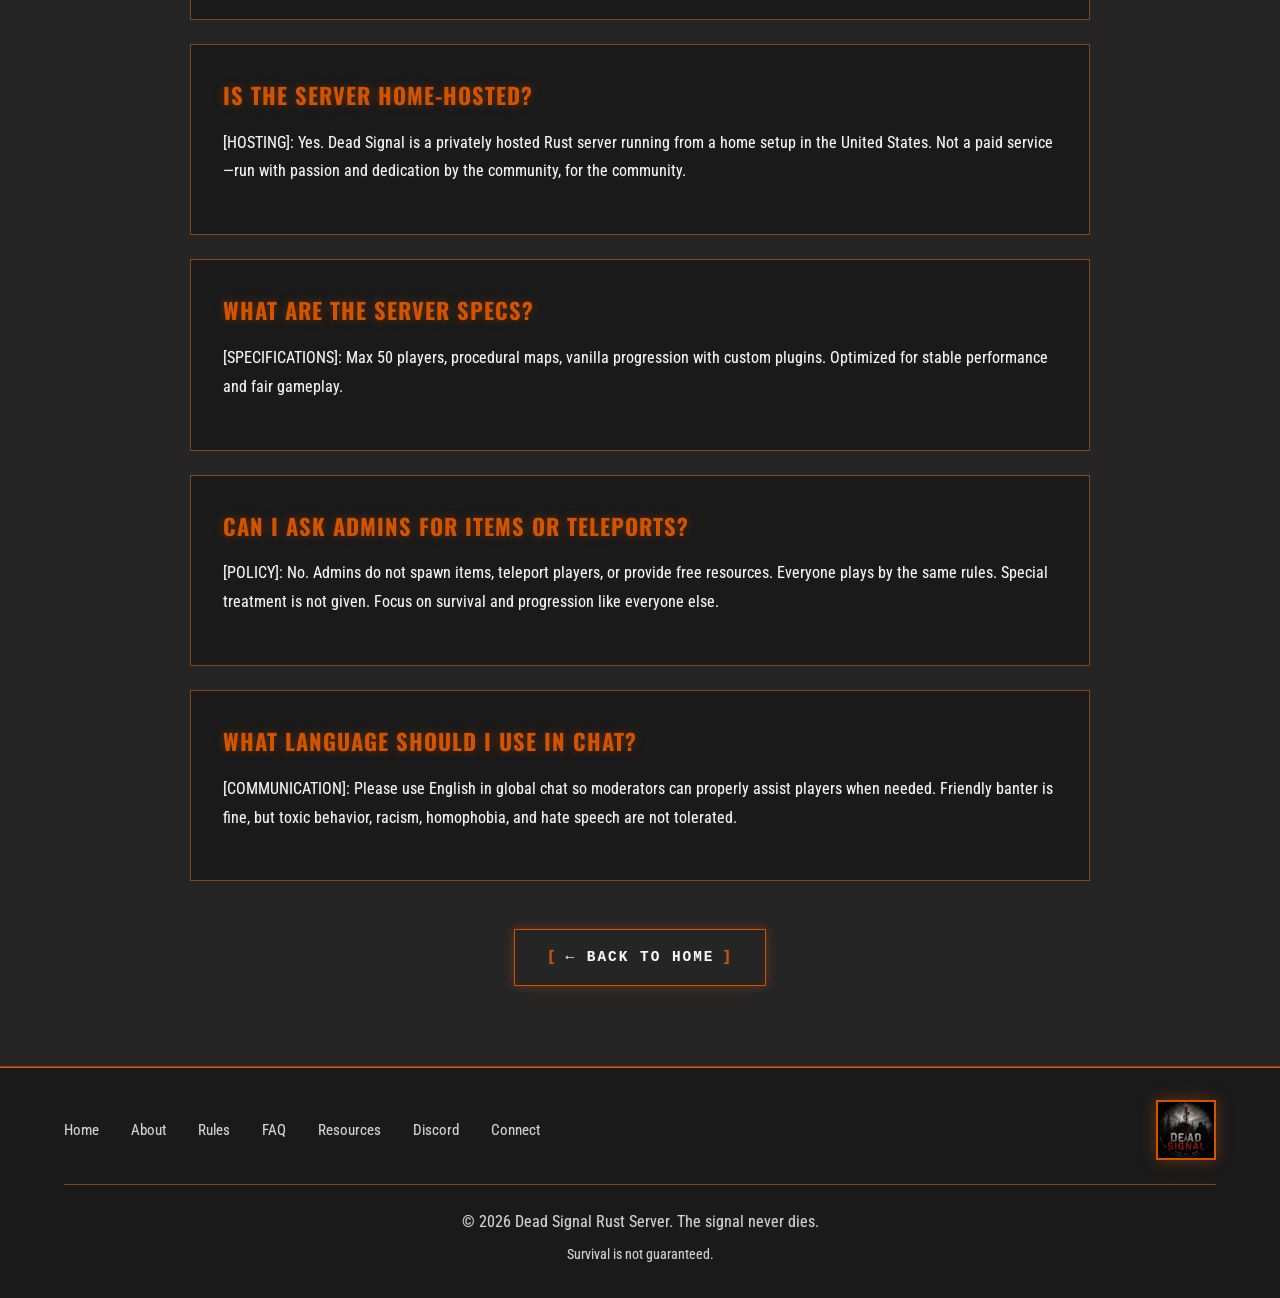
==== commit 19f68c65: "Add files via upload" ====
--- a/faq.html
+++ b/faq.html
@@ -26,6 +26,7 @@
                 <li><a href="index.html#about">About</a></li>
                 <li><a href="rules.html">Rules</a></li>
                 <li><a href="faq.html" class="active">FAQ</a></li>
+                <li><a href="resources.html">Resources</a></li>
                 <li><a href="index.html#discord">Discord</a></li>
                 <li><a href="index.html#connect">Connect</a></li>
             </ul>
@@ -170,6 +171,7 @@
                     <a href="index.html#about">About</a>
                     <a href="rules.html">Rules</a>
                     <a href="faq.html">FAQ</a>
+                    <a href="resources.html">Resources</a>
                     <a href="index.html#discord">Discord</a>
                     <a href="index.html#connect">Connect</a>
                 </div>
--- a/styles.css
+++ b/styles.css
@@ -672,6 +672,75 @@
     color: var(--accent-orange);
 }
 
+/* Resources Section */
+.resources-container {
+    max-width: 900px;
+    margin: 0 auto;
+}
+
+.resource-section {
+    background: var(--primary-dark);
+    border: 1px solid var(--accent-brown);
+    padding: 2rem;
+    margin-bottom: 2rem;
+    transition: all 0.3s;
+}
+
+.resource-section:hover {
+    border-color: var(--accent-orange);
+    box-shadow: 0 5px 20px rgba(211, 84, 0, 0.2);
+}
+
+.resource-title {
+    font-family: 'Oswald', sans-serif;
+    font-size: 1.6rem;
+    font-weight: 700;
+    text-transform: uppercase;
+    color: var(--accent-orange);
+    margin-bottom: 1.5rem;
+    text-shadow: 0 0 10px var(--glow-orange);
+    letter-spacing: 2px;
+}
+
+.resource-list {
+    display: flex;
+    flex-direction: column;
+    gap: 1rem;
+}
+
+.resource-link {
+    text-decoration: none;
+    transition: all 0.3s;
+}
+
+.resource-item {
+    background: rgba(42, 21, 16, 0.3);
+    border: 1px solid var(--accent-brown);
+    padding: 1.5rem;
+    transition: all 0.3s;
+}
+
+.resource-item:hover {
+    border-color: var(--accent-orange);
+    box-shadow: 0 0 15px var(--glow-orange);
+    transform: translateX(5px);
+}
+
+.resource-item h4 {
+    font-family: 'Oswald', sans-serif;
+    font-size: 1.2rem;
+    font-weight: 700;
+    color: var(--text-primary);
+    margin-bottom: 0.5rem;
+    letter-spacing: 1px;
+}
+
+.resource-item p {
+    color: var(--text-secondary);
+    font-size: 0.95rem;
+    line-height: 1.6;
+}
+
 .about-card {
     background: rgba(5, 5, 5, 0.9);
     border: 1px solid var(--accent-orange);
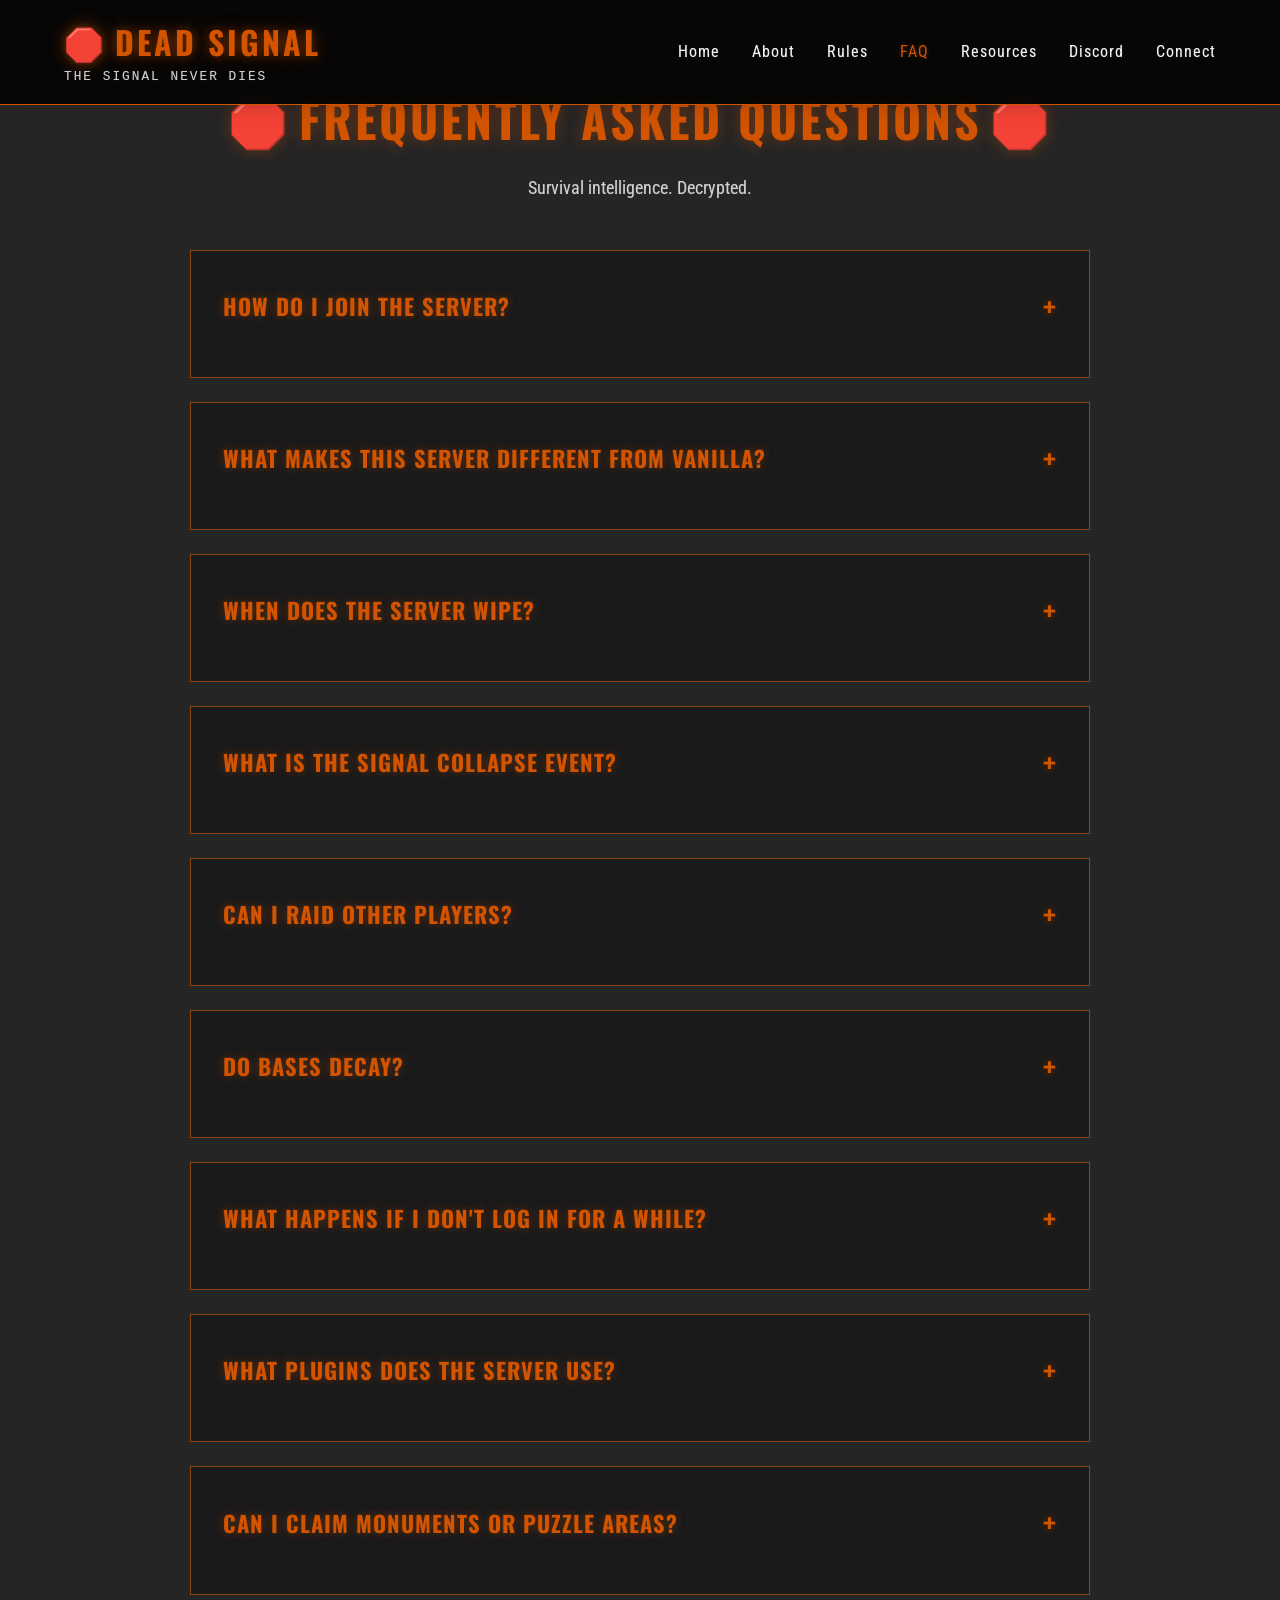
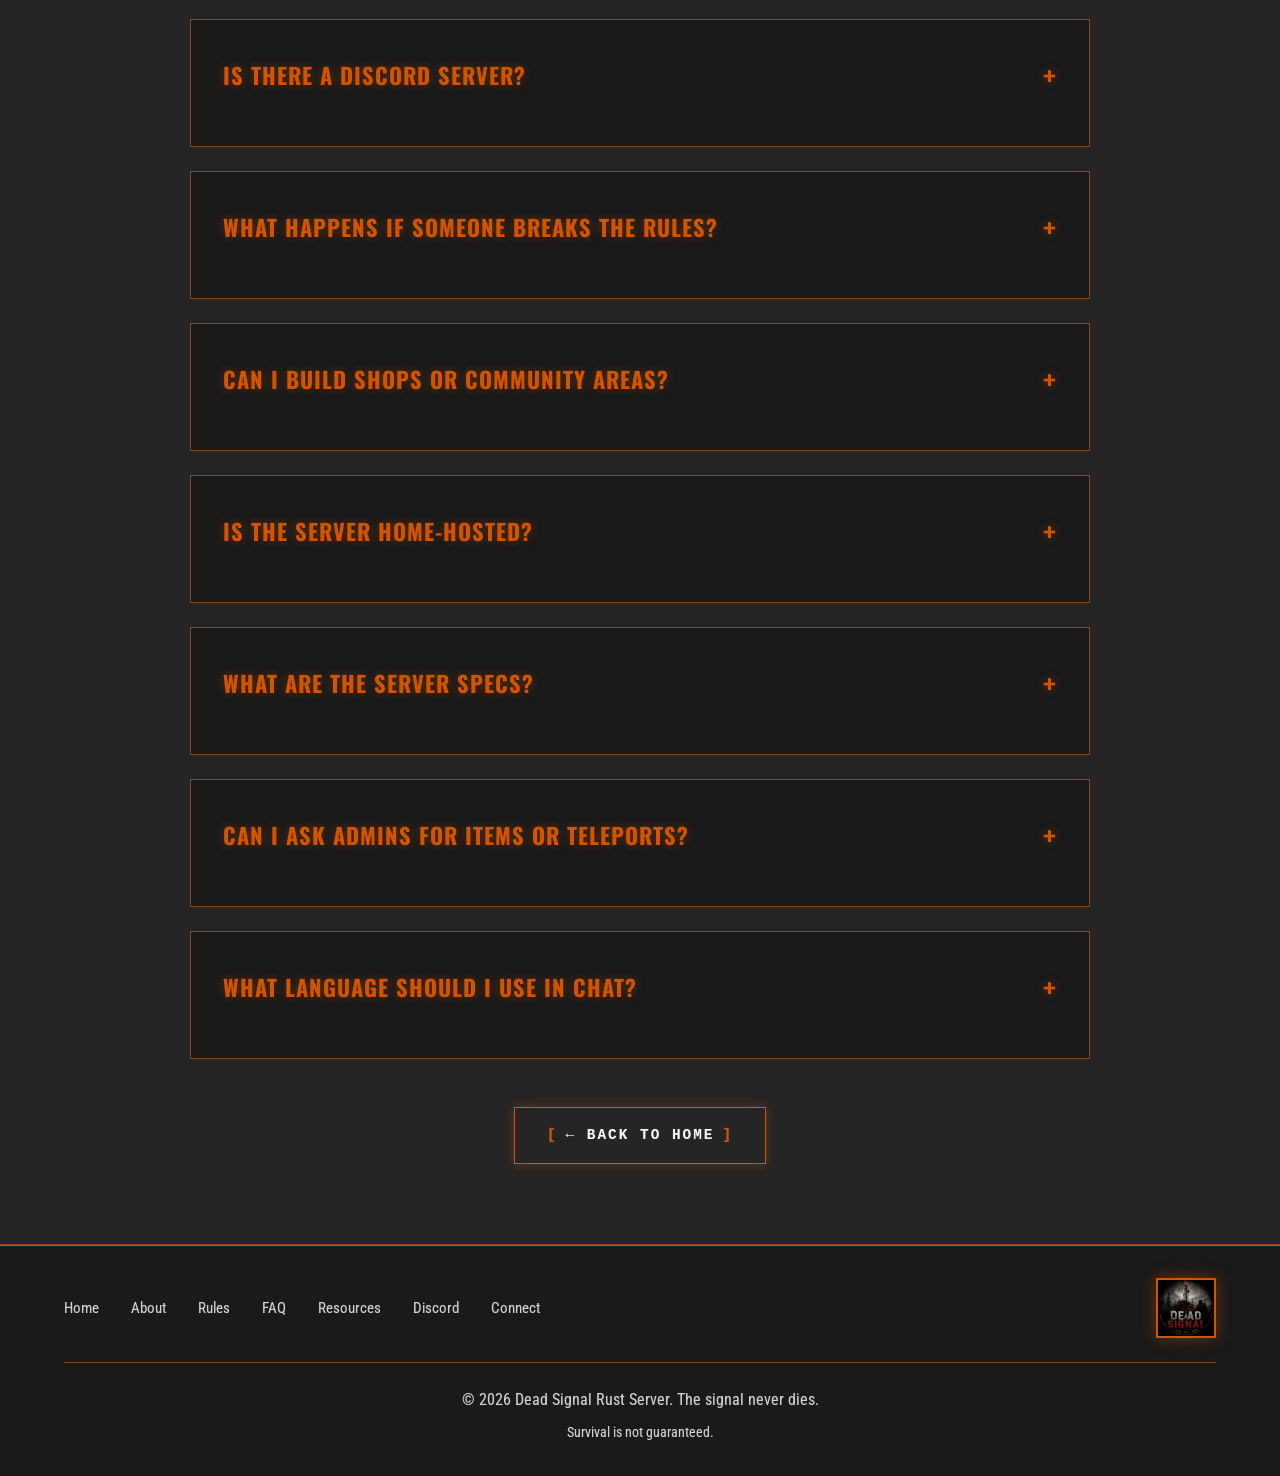
==== commit 2caab5b1: "Add files via upload" ====
--- a/faq.html
+++ b/faq.html
@@ -204,6 +204,24 @@
             });
         });
 
+        // FAQ accordion functionality
+        document.querySelectorAll('.faq-question').forEach(question => {
+            question.addEventListener('click', () => {
+                const faqItem = question.parentElement;
+                const isActive = faqItem.classList.contains('active');
+                
+                // Close all other FAQ items
+                document.querySelectorAll('.faq-item').forEach(item => {
+                    item.classList.remove('active');
+                });
+                
+                // Toggle current item
+                if (!isActive) {
+                    faqItem.classList.add('active');
+                }
+            });
+        });
+
         // Parallax effect for fog
         document.addEventListener('mousemove', (e) => {
             const fog = document.querySelector('.fog-overlay');
--- a/styles.css
+++ b/styles.css
@@ -649,11 +649,37 @@
     margin-bottom: 1rem;
     text-shadow: 0 0 10px var(--glow-orange);
     letter-spacing: 1px;
+    cursor: pointer;
+    display: flex;
+    justify-content: space-between;
+    align-items: center;
+    user-select: none;
+}
+
+.faq-question::after {
+    content: '+';
+    font-size: 1.8rem;
+    font-weight: 700;
+    transition: transform 0.3s;
+}
+
+.faq-item.active .faq-question::after {
+    content: '−';
+    transform: rotate(180deg);
 }
 
 .faq-answer {
     color: var(--text-primary);
     line-height: 1.8;
+    max-height: 0;
+    overflow: hidden;
+    transition: max-height 0.3s ease, padding 0.3s ease;
+    padding: 0 2rem;
+}
+
+.faq-item.active .faq-answer {
+    max-height: 1000px;
+    padding: 0 0 1rem 0;
 }
 
 .faq-answer p {
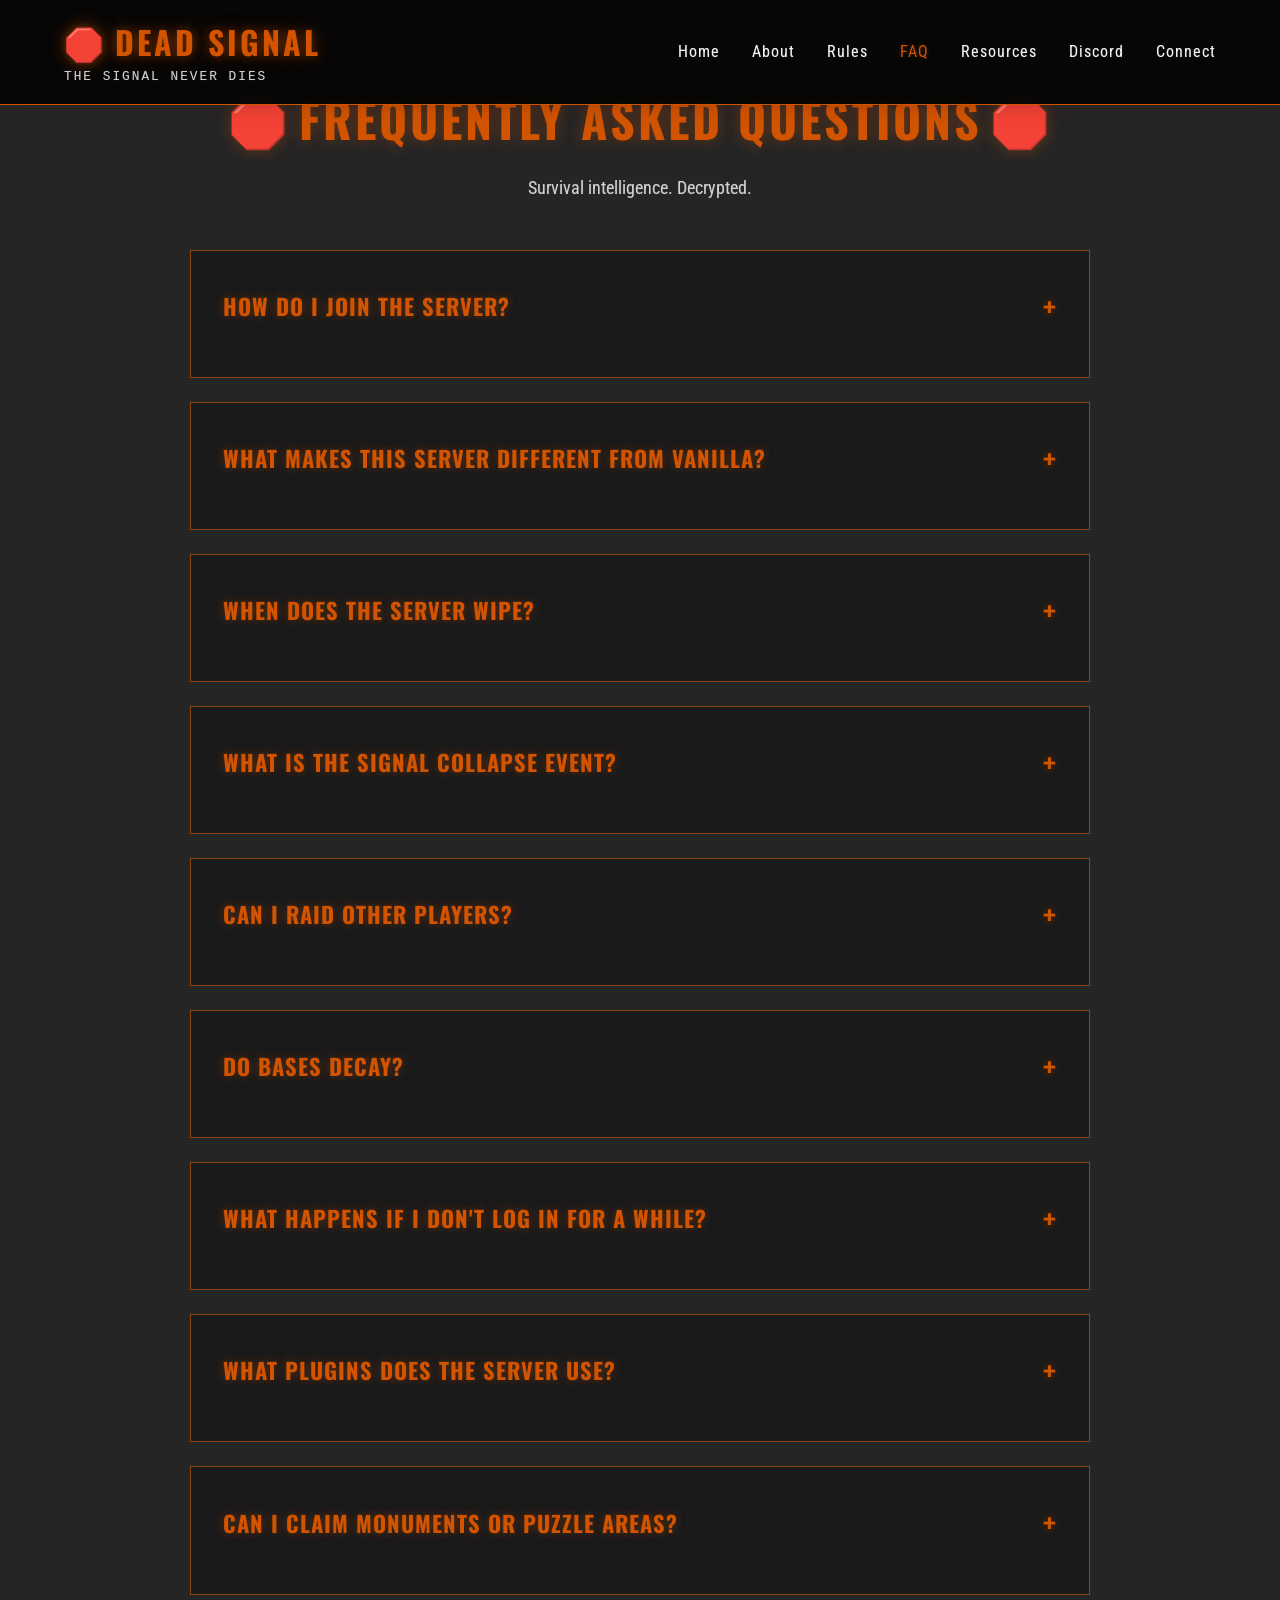
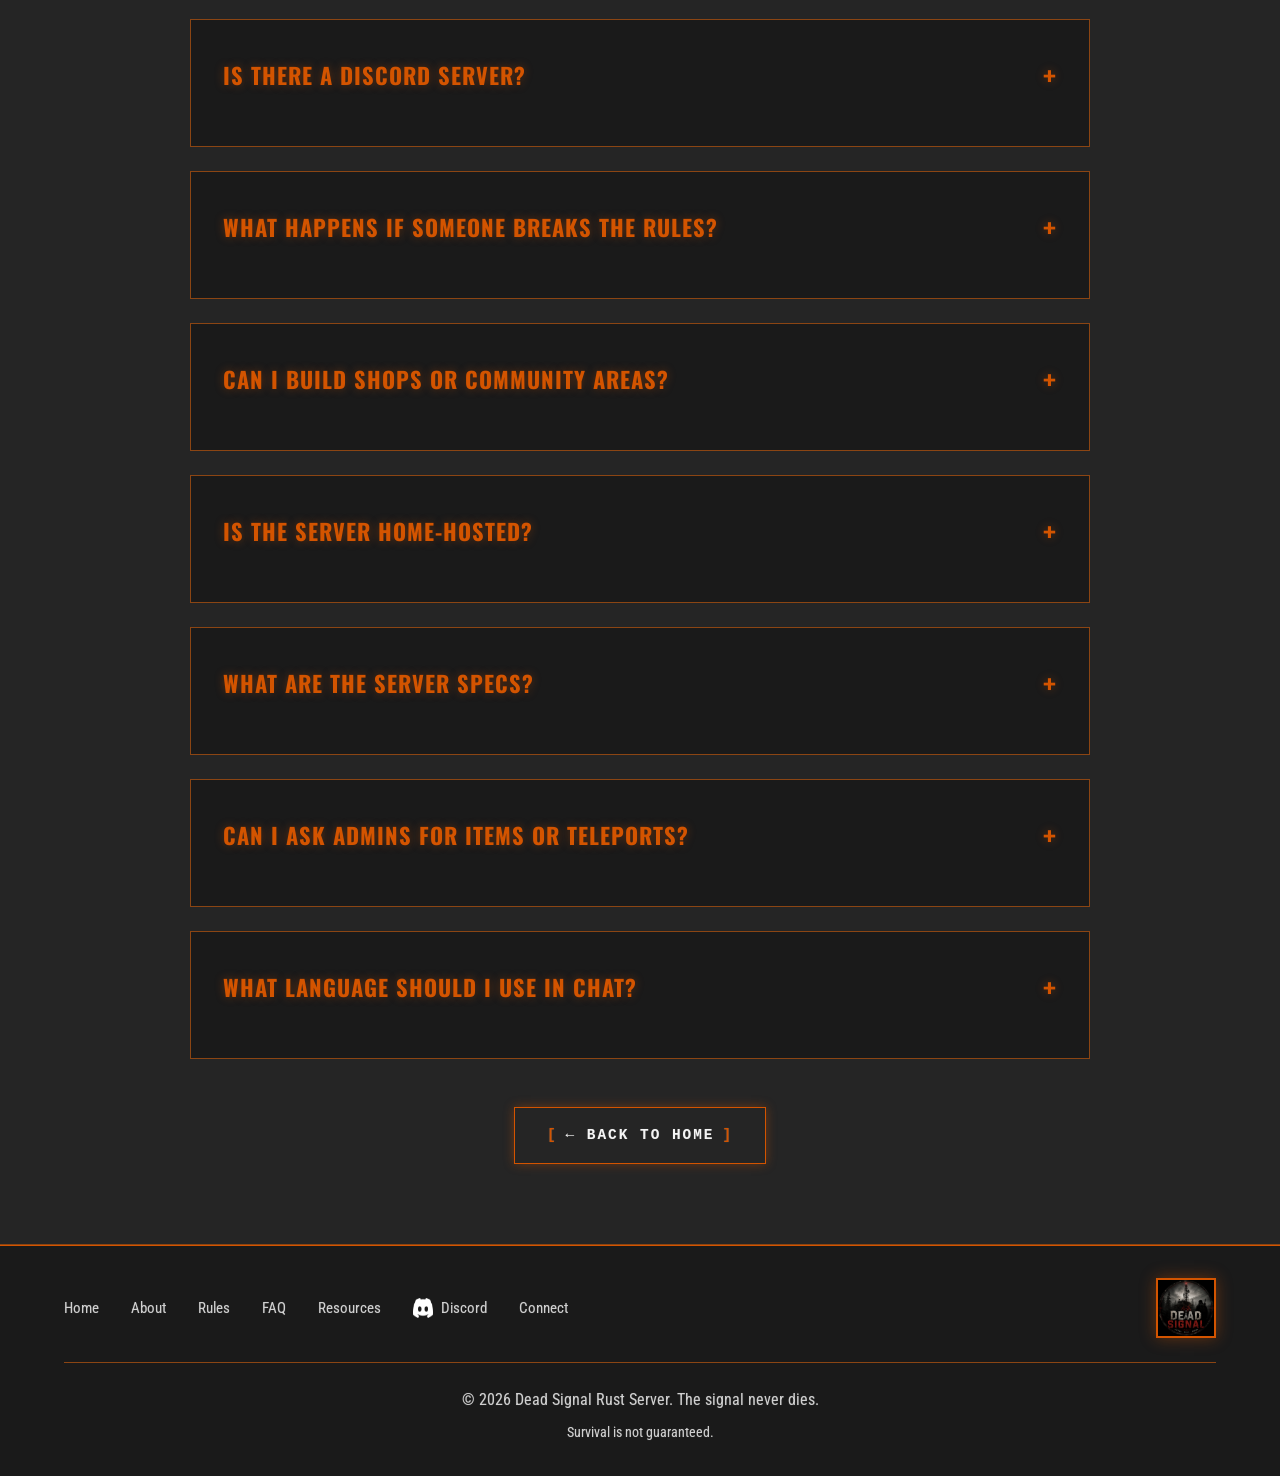
==== commit d0e87695: "Add files via upload" ====
--- a/faq.html
+++ b/faq.html
@@ -172,7 +172,10 @@
                     <a href="rules.html">Rules</a>
                     <a href="faq.html">FAQ</a>
                     <a href="resources.html">Resources</a>
-                    <a href="index.html#discord">Discord</a>
+                    <a href="index.html#discord" class="footer-discord-link">
+                        <img src="Discord-Symbol-White.png" alt="Discord" class="footer-discord-icon">
+                        Discord
+                    </a>
                     <a href="index.html#connect">Connect</a>
                 </div>
                 <div class="footer-right">
--- a/styles.css
+++ b/styles.css
@@ -896,13 +896,25 @@
     margin: 0 auto;
 }
 
+.discord-header {
+    display: flex;
+    align-items: center;
+    gap: 1rem;
+    margin-bottom: 1rem;
+}
+
+.discord-icon {
+    width: 50px;
+    height: 50px;
+}
+
 .discord-content h3 {
     font-family: 'Oswald', sans-serif;
     font-size: 2rem;
     font-weight: 700;
     text-transform: uppercase;
     color: var(--accent-orange);
-    margin-bottom: 1rem;
+    margin-bottom: 0;
     text-shadow: 0 0 10px var(--glow-orange);
 }
 
@@ -1093,6 +1105,17 @@
 
 .footer-left a:hover {
     color: var(--accent-orange);
+}
+
+.footer-discord-link {
+    display: flex;
+    align-items: center;
+    gap: 0.5rem;
+}
+
+.footer-discord-icon {
+    width: 20px;
+    height: 20px;
 }
 
 .footer-right {
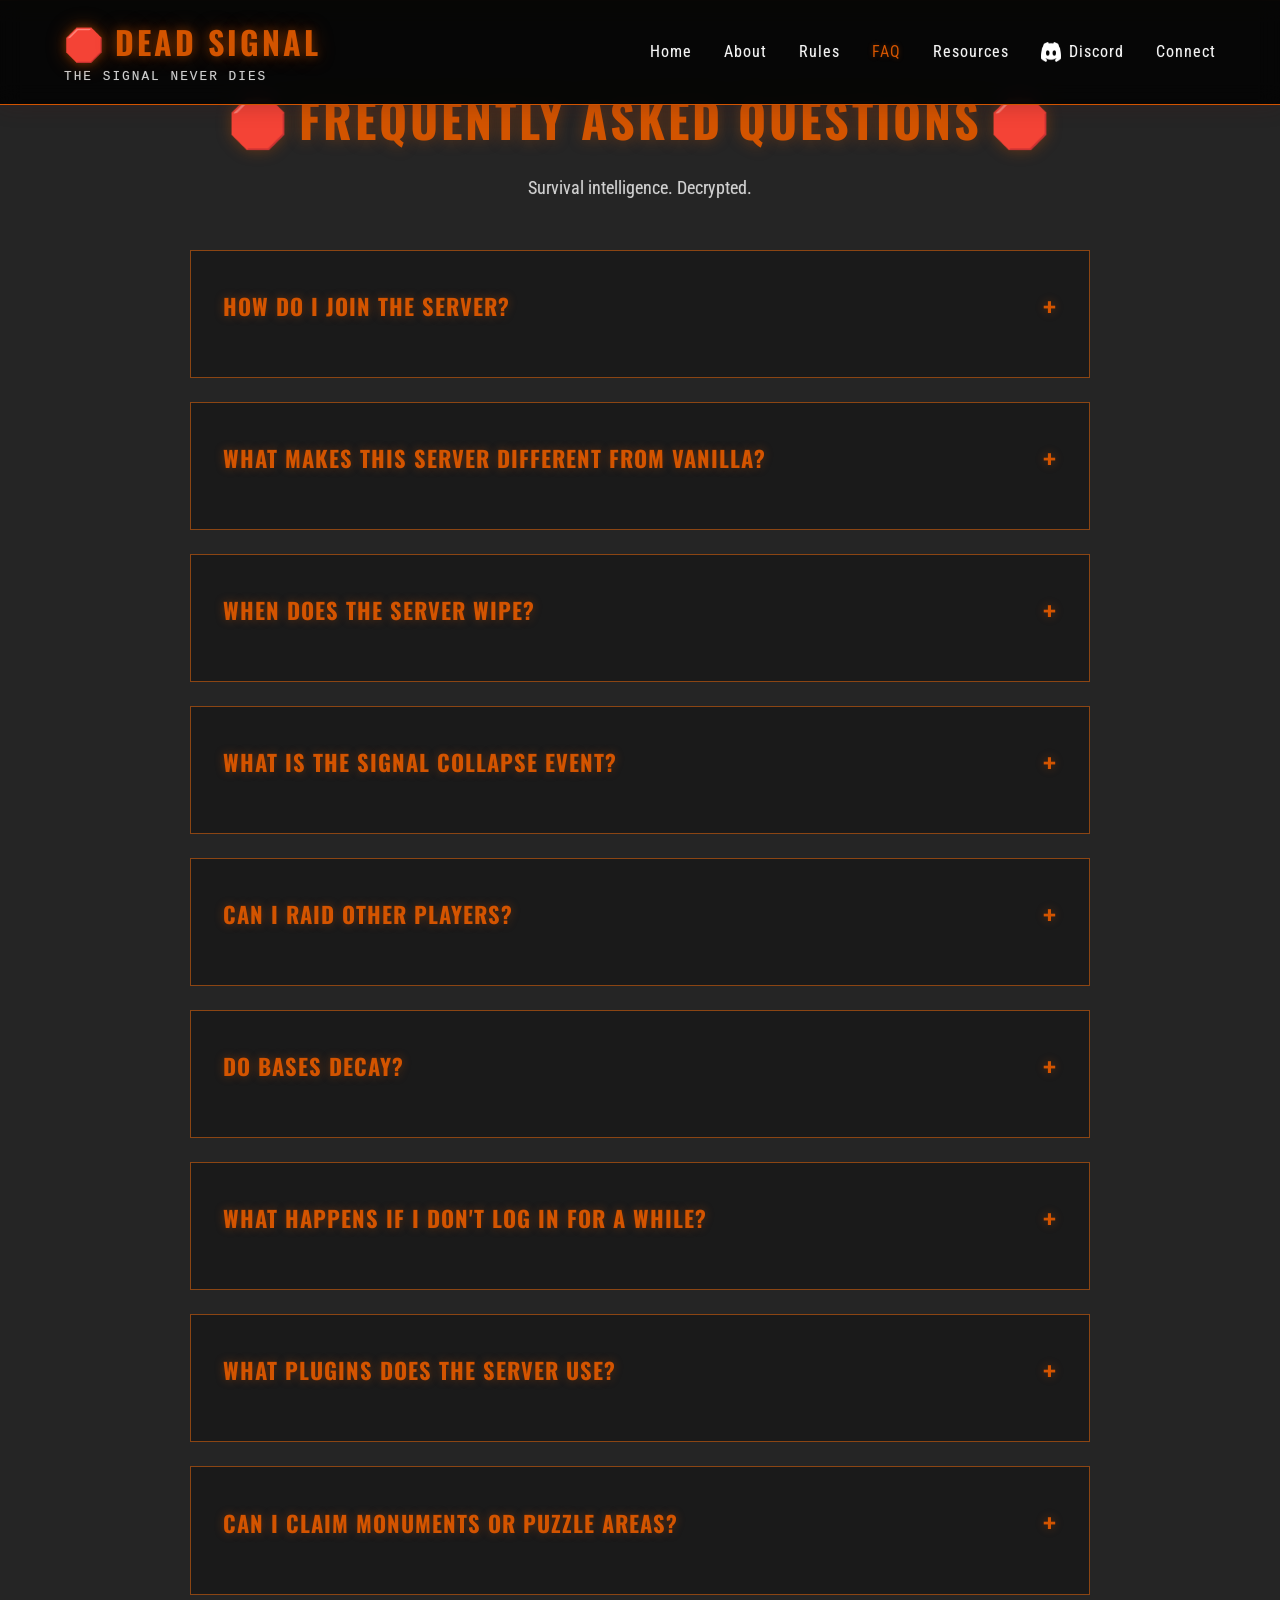
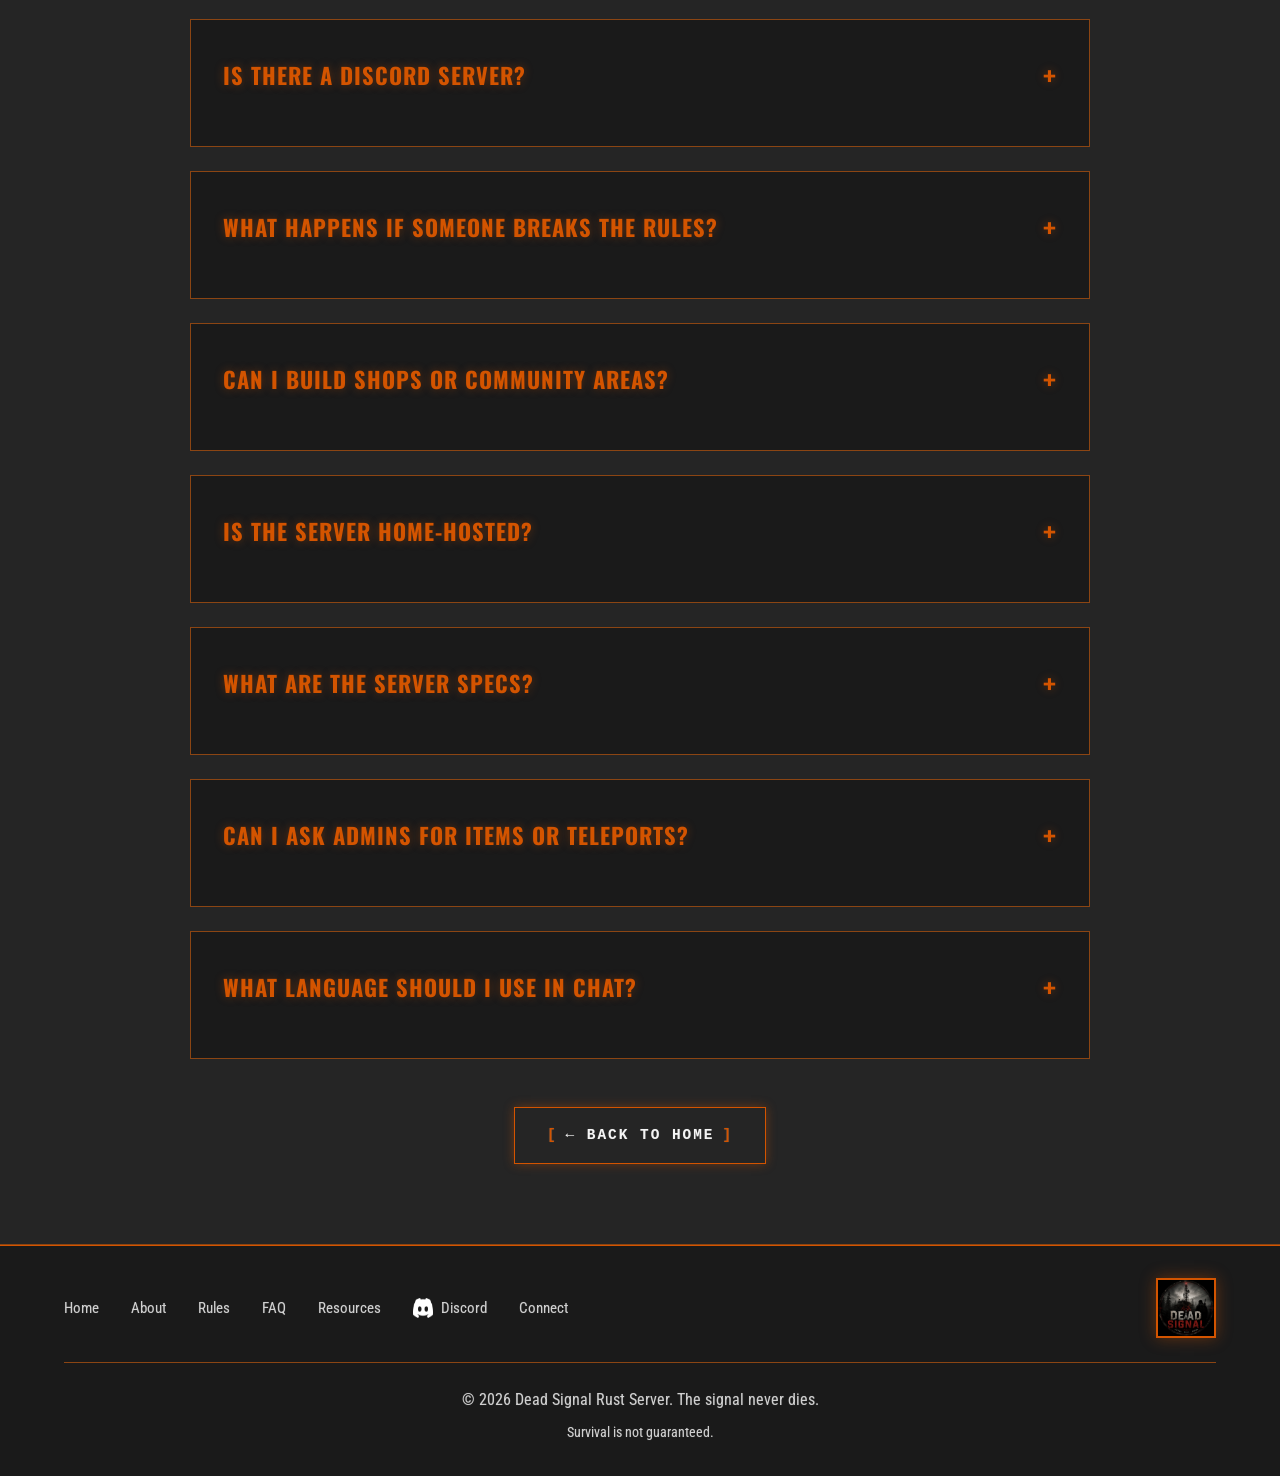
==== commit 11bbcc0f: "Add files via upload" ====
--- a/faq.html
+++ b/faq.html
@@ -27,7 +27,10 @@
                 <li><a href="rules.html">Rules</a></li>
                 <li><a href="faq.html" class="active">FAQ</a></li>
                 <li><a href="resources.html">Resources</a></li>
-                <li><a href="index.html#discord">Discord</a></li>
+                <li><a href="index.html#discord" class="nav-discord-link">
+                    <img src="Discord-Symbol-White.png" alt="Discord" class="nav-discord-icon">
+                    Discord
+                </a></li>
                 <li><a href="index.html#connect">Connect</a></li>
             </ul>
         </nav>
--- a/styles.css
+++ b/styles.css
@@ -239,6 +239,17 @@
     text-shadow: 0 0 5px var(--glow-orange);
 }
 
+.nav-discord-link {
+    display: flex;
+    align-items: center;
+    gap: 0.5rem;
+}
+
+.nav-discord-icon {
+    width: 20px;
+    height: 20px;
+}
+
 /* Hero Section */
 .hero {
     position: relative;
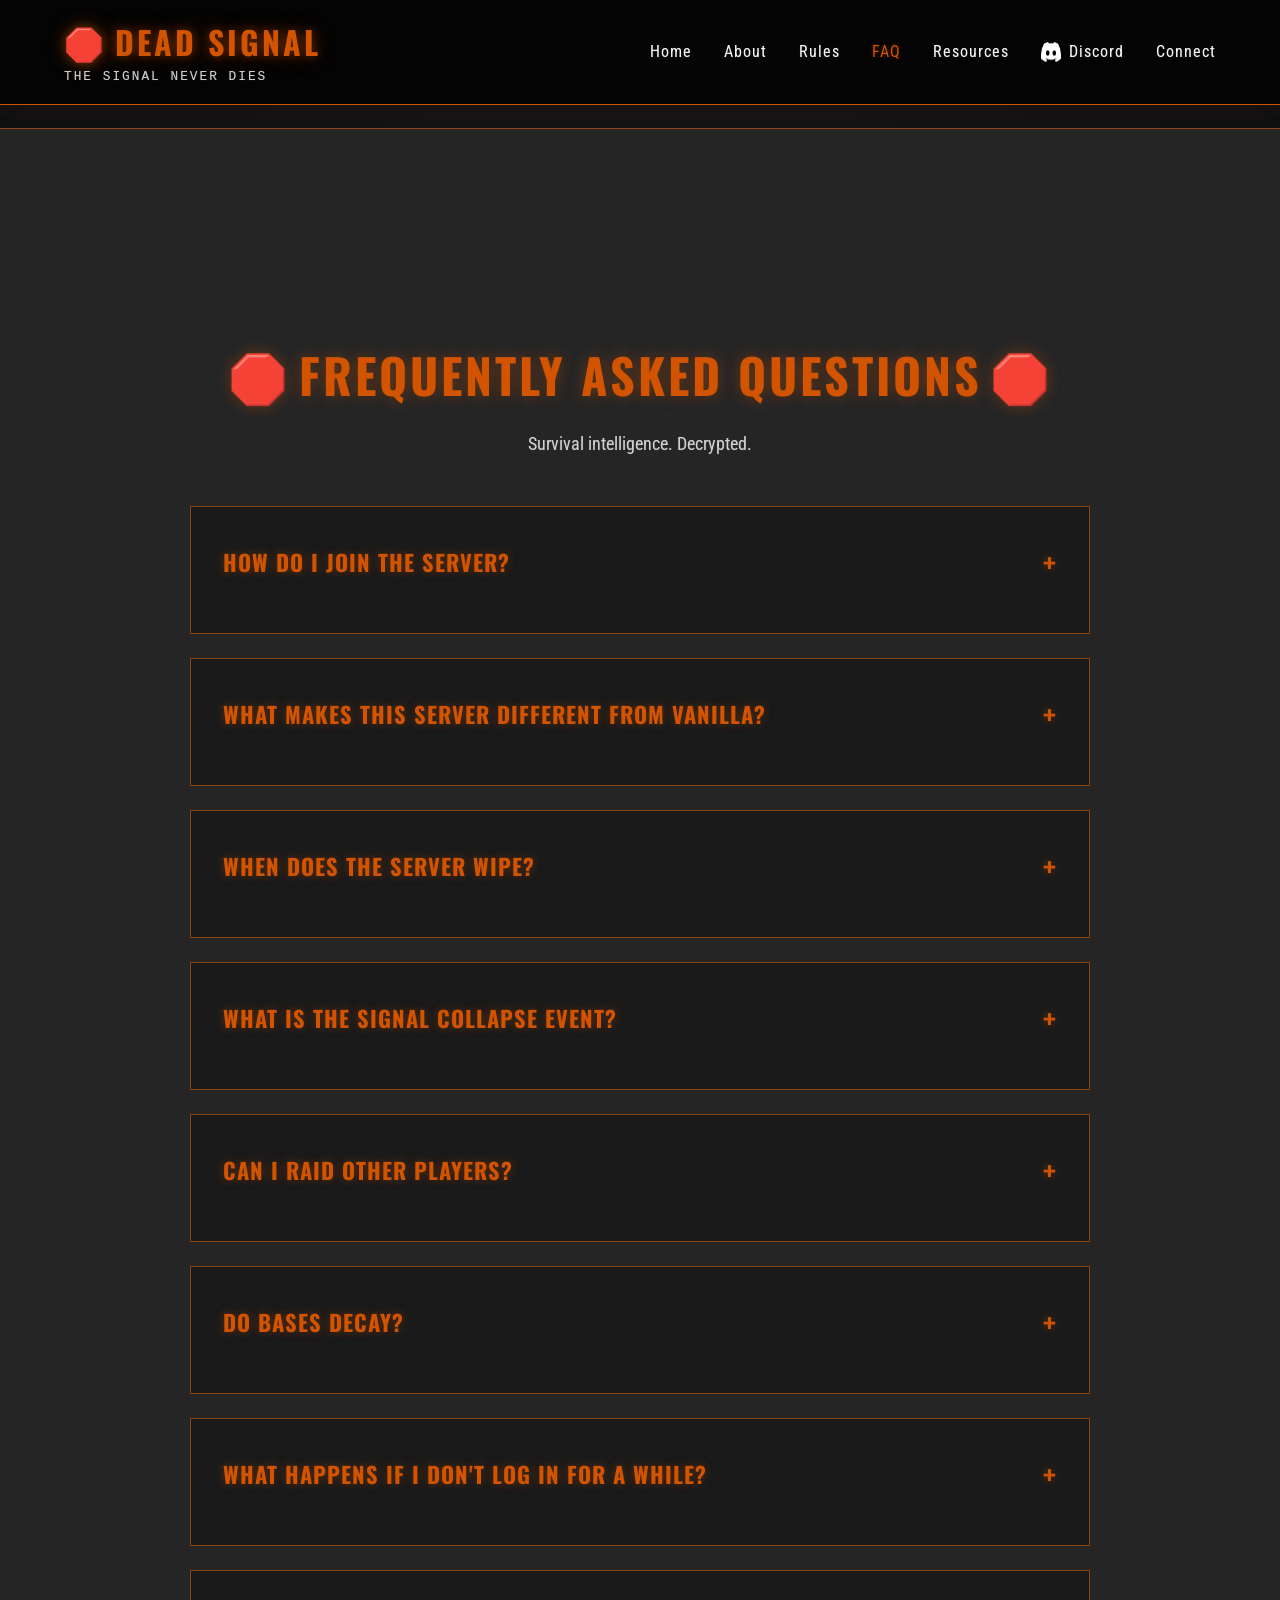
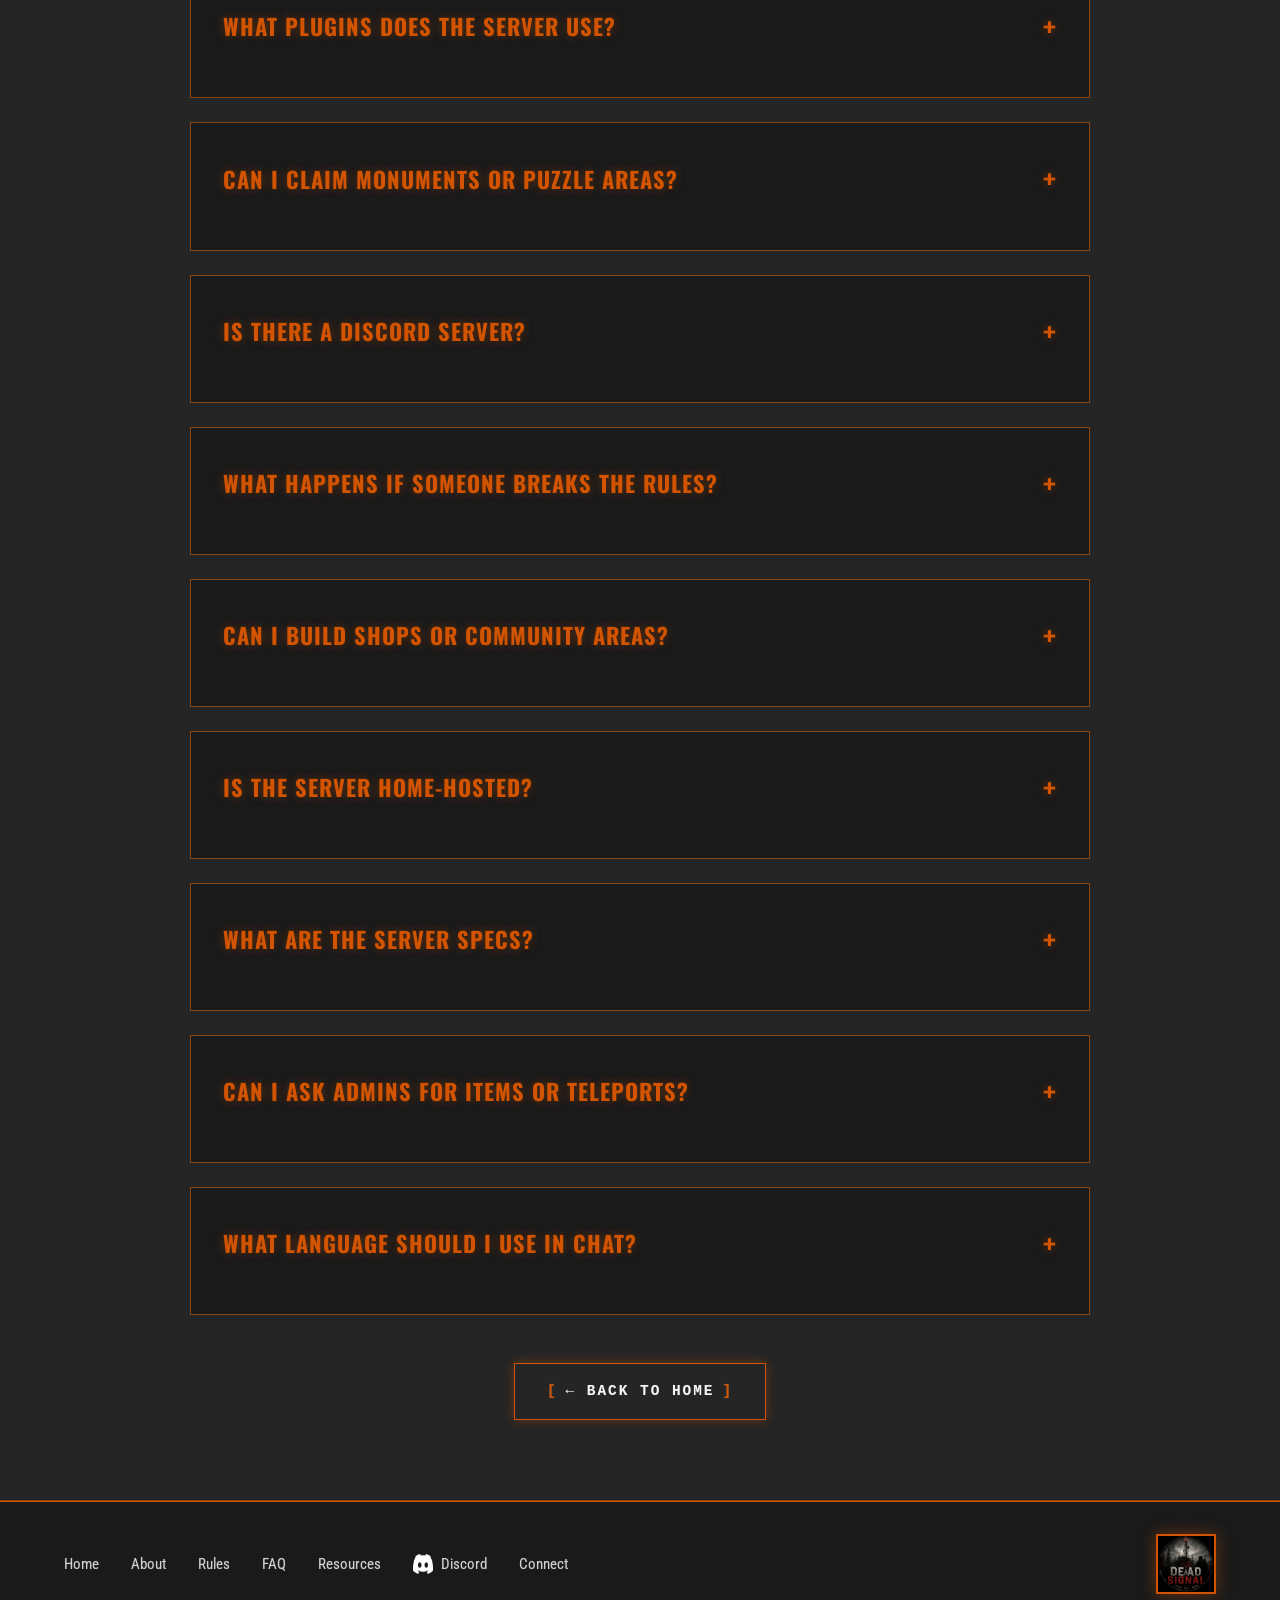
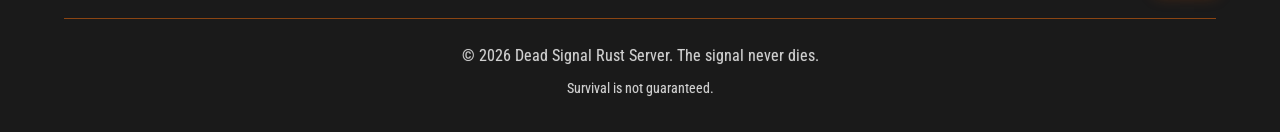
==== commit 91bd59ff: "Add files via upload" ====
--- a/faq.html
+++ b/faq.html
@@ -37,7 +37,7 @@
     </header>
 
     <section class="section dark-section">
-        <div class="container">
+        <div class="container" style="padding-top: 8rem;">
             <h2 class="section-title">Frequently Asked Questions</h2>
             <p class="section-subtitle">Survival intelligence. Decrypted.</p>
             
@@ -64,10 +64,16 @@
                     </div>
                 </div>
 
-                <div class="faq-item">
+                <div class="faq-item" id="signal-collapse">
                     <h3 class="faq-question">What is the Signal Collapse event?</h3>
                     <div class="faq-answer">
                         <p><span class="error-tag">[EVENT]:</span> 24 hours before each wipe, all safety protocols dissolve. Total PvP is authorized. Raid every base, tear down every wall, claim everything. This is your chance to go all-out before the reset. The signal dies. Survive.</p>
+                        <br>
+                        <p><span class="system-tag">[TIMING]:</span> Begins exactly 24 hours before the global wipe (first Thursday of each month at 11:00 AM PST). Ends when the wipe occurs.</p>
+                        <p><span class="system-tag">[AUTHORIZED]:</span> All raids, base destruction, tool cupboard raids, door raids, and PvP combat are permitted. No restrictions.</p>
+                        <p><span class="system-tag">[PROHIBITED]:</span> Cheating, hacking, toxicity, and harassment remain banned. Event PvP does not excuse rule violations.</p>
+                        <p><span class="system-tag">[TRACKING]:</span> Use <code>/signal time</code> in-game to see the countdown. The homepage also displays a live timer.</p>
+                        <p><span class="warning-tag">[STRATEGY]:</span> This is your opportunity to use accumulated resources for maximum destruction. Stockpile explosives, coordinate with allies, and prepare for chaos. After the wipe, everything resets.</p>
                     </div>
                 </div>
 
@@ -82,7 +88,7 @@
                 <div class="faq-item">
                     <h3 class="faq-question">Do bases decay?</h3>
                     <div class="faq-answer">
-                        <p><span class="system-tag">[DECAY]:</span> No. Bases do not decay on Dead Signal. Build freely without maintenance timers. However, massive unused compounds or abandoned bases may be removed by admins to maintain server health.</p>
+                        <p><span class="system-tag">[DECAY]:</span> No. Bases do not decay on Dead Signal. Build freely without maintenance timers. You do not need to put resources in your Tool Cupboard—upkeep is 0 for all active players and bases. Inactive players and bases are automatically removed by our custom plugin after 6 days of inactivity.</p>
                     </div>
                 </div>
 
@@ -104,8 +110,9 @@
                 <div class="faq-item">
                     <h3 class="faq-question">Can I claim monuments or puzzle areas?</h3>
                     <div class="faq-answer">
-                        <p><span class="system-tag">[MONUMENTS]:</span> No. You cannot claim ownership over monuments, puzzle areas, or entire event locations. Multiple players may run monuments simultaneously. However, if you use your own keycards or resources to access secured loot, that loot is yours.</p>
-                        <p class="rule-emphasis">Public loot (CH-47 hackable crates) is first come, first serve unless players agree otherwise.</p>
+                        <p><span class="system-tag">[MONUMENTS]:</span> While you cannot claim exclusive ownership over monuments, we have a custom plugin to help coordinate monument runs. Use <code>/claim "location name"</code> to announce you are running a monument. This creates a 30-minute timer and alerts other players if they try to claim the same location.</p>
+                        <p><span class="system-tag">[PURPOSE]:</span> This system provides context for admins to settle disputes between players. It does not actively prevent others from visiting the monument—loot remains first come, first serve.</p>
+                        <p><span class="system-tag">[LOOT]:</span> If you use your own keycards or resources to access secured loot, that loot is yours. Public loot (CH-47 hackable crates) is first come, first serve unless players agree otherwise.</p>
                     </div>
                 </div>
 
@@ -228,6 +235,24 @@
             });
         });
 
+        // Auto-expand FAQ item from hash
+        window.addEventListener('load', () => {
+            const hash = window.location.hash.substring(1);
+            if (hash) {
+                const targetItem = document.getElementById(hash);
+                if (targetItem && targetItem.classList.contains('faq-item')) {
+                    // Close all other FAQ items
+                    document.querySelectorAll('.faq-item').forEach(item => {
+                        item.classList.remove('active');
+                    });
+                    // Expand target item
+                    targetItem.classList.add('active');
+                    // Scroll to item
+                    targetItem.scrollIntoView({ behavior: 'smooth', block: 'center' });
+                }
+            }
+        });
+
         // Parallax effect for fog
         document.addEventListener('mousemove', (e) => {
             const fog = document.querySelector('.fog-overlay');
--- a/styles.css
+++ b/styles.css
@@ -346,6 +346,135 @@
     flex-wrap: wrap;
 }
 
+/* Countdown */
+.countdown-container {
+    position: absolute;
+    top: 22%;
+    left: 50%;
+    transform: translateX(-50%);
+    z-index: 10;
+    width: 85%;
+    max-width: 450px;
+}
+
+.countdown-box {
+    background: rgba(5, 5, 5, 0.95);
+    border: 1px solid var(--accent-orange);
+    box-shadow: 0 0 15px var(--glow-orange);
+    overflow: hidden;
+}
+
+.countdown-header {
+    background: rgba(211, 84, 0, 0.2);
+    padding: 0.5rem 0.8rem;
+    font-family: 'Courier New', monospace;
+    font-size: 0.75rem;
+    font-weight: bold;
+    color: var(--accent-orange);
+    text-transform: uppercase;
+    letter-spacing: 1px;
+    border-bottom: 1px solid var(--accent-orange);
+}
+
+.countdown-status {
+    background: rgba(46, 204, 113, 0.1);
+    padding: 0.4rem 0.8rem;
+    font-family: 'Courier New', monospace;
+    font-size: 0.7rem;
+    font-weight: bold;
+    color: var(--text-terminal);
+    text-transform: uppercase;
+    letter-spacing: 1px;
+    border-bottom: 1px solid var(--accent-brown);
+}
+
+.countdown-status.active {
+    background: rgba(192, 57, 43, 0.2);
+    color: var(--accent-error);
+    border-bottom-color: var(--accent-error);
+}
+
+.countdown-content {
+    padding: 1rem;
+    text-align: center;
+}
+
+.countdown-label {
+    font-family: 'Courier New', monospace;
+    font-size: 1rem;
+    font-weight: bold;
+    color: var(--accent-error);
+    margin-bottom: 0.8rem;
+    text-shadow: 0 0 8px rgba(192, 57, 43, 0.6);
+    letter-spacing: 1px;
+    animation: pulse 2s infinite;
+}
+
+.countdown-label.active {
+    color: var(--accent-orange);
+    text-shadow: 0 0 12px var(--glow-orange);
+    animation: none;
+}
+
+.countdown-timer {
+    display: flex;
+    gap: 1rem;
+    justify-content: center;
+    margin-bottom: 0.8rem;
+}
+
+.countdown-item {
+    display: flex;
+    flex-direction: column;
+    align-items: center;
+}
+
+.countdown-value {
+    font-family: 'Courier New', monospace;
+    font-size: 1.5rem;
+    font-weight: bold;
+    color: var(--text-terminal);
+    text-shadow: 0 0 6px var(--glow-terminal);
+    min-width: 45px;
+}
+
+.countdown-unit {
+    font-family: 'Courier New', monospace;
+    font-size: 0.6rem;
+    font-weight: bold;
+    text-transform: uppercase;
+    color: var(--text-secondary);
+    letter-spacing: 1px;
+    margin-top: 0.2rem;
+}
+
+.countdown-sub {
+    font-family: 'Courier New', monospace;
+    font-size: 0.7rem;
+    color: var(--text-secondary);
+    letter-spacing: 0.5px;
+}
+
+.countdown-link {
+    color: var(--text-terminal);
+    text-decoration: none;
+    transition: color 0.3s;
+}
+
+.countdown-link:hover {
+    color: var(--accent-orange);
+    text-decoration: underline;
+}
+
+@keyframes pulse {
+    0%, 100% {
+        opacity: 1;
+    }
+    50% {
+        opacity: 0.7;
+    }
+}
+
 .btn {
     padding: 1rem 2rem;
     border: 1px solid var(--accent-orange);
@@ -501,6 +630,7 @@
     background: var(--secondary-dark);
     border-top: 1px solid var(--accent-brown);
     border-bottom: 1px solid var(--accent-brown);
+    margin-top: 8rem;
 }
 
 .container {
@@ -1264,6 +1394,44 @@
     .cta-buttons {
         flex-direction: column;
     }
+
+    .countdown-container {
+        top: 18%;
+        width: 95%;
+        max-width: 350px;
+    }
+
+    .countdown-header {
+        font-size: 0.65rem;
+        padding: 0.4rem 0.6rem;
+    }
+
+    .countdown-content {
+        padding: 0.8rem;
+    }
+
+    .countdown-label {
+        font-size: 0.85rem;
+        margin-bottom: 0.6rem;
+    }
+
+    .countdown-timer {
+        gap: 0.6rem;
+        margin-bottom: 0.6rem;
+    }
+
+    .countdown-value {
+        font-size: 1.2rem;
+        min-width: 35px;
+    }
+
+    .countdown-unit {
+        font-size: 0.5rem;
+    }
+
+    .countdown-sub {
+        font-size: 0.6rem;
+    }
     
     .ranking-header,
     .ranking-row {
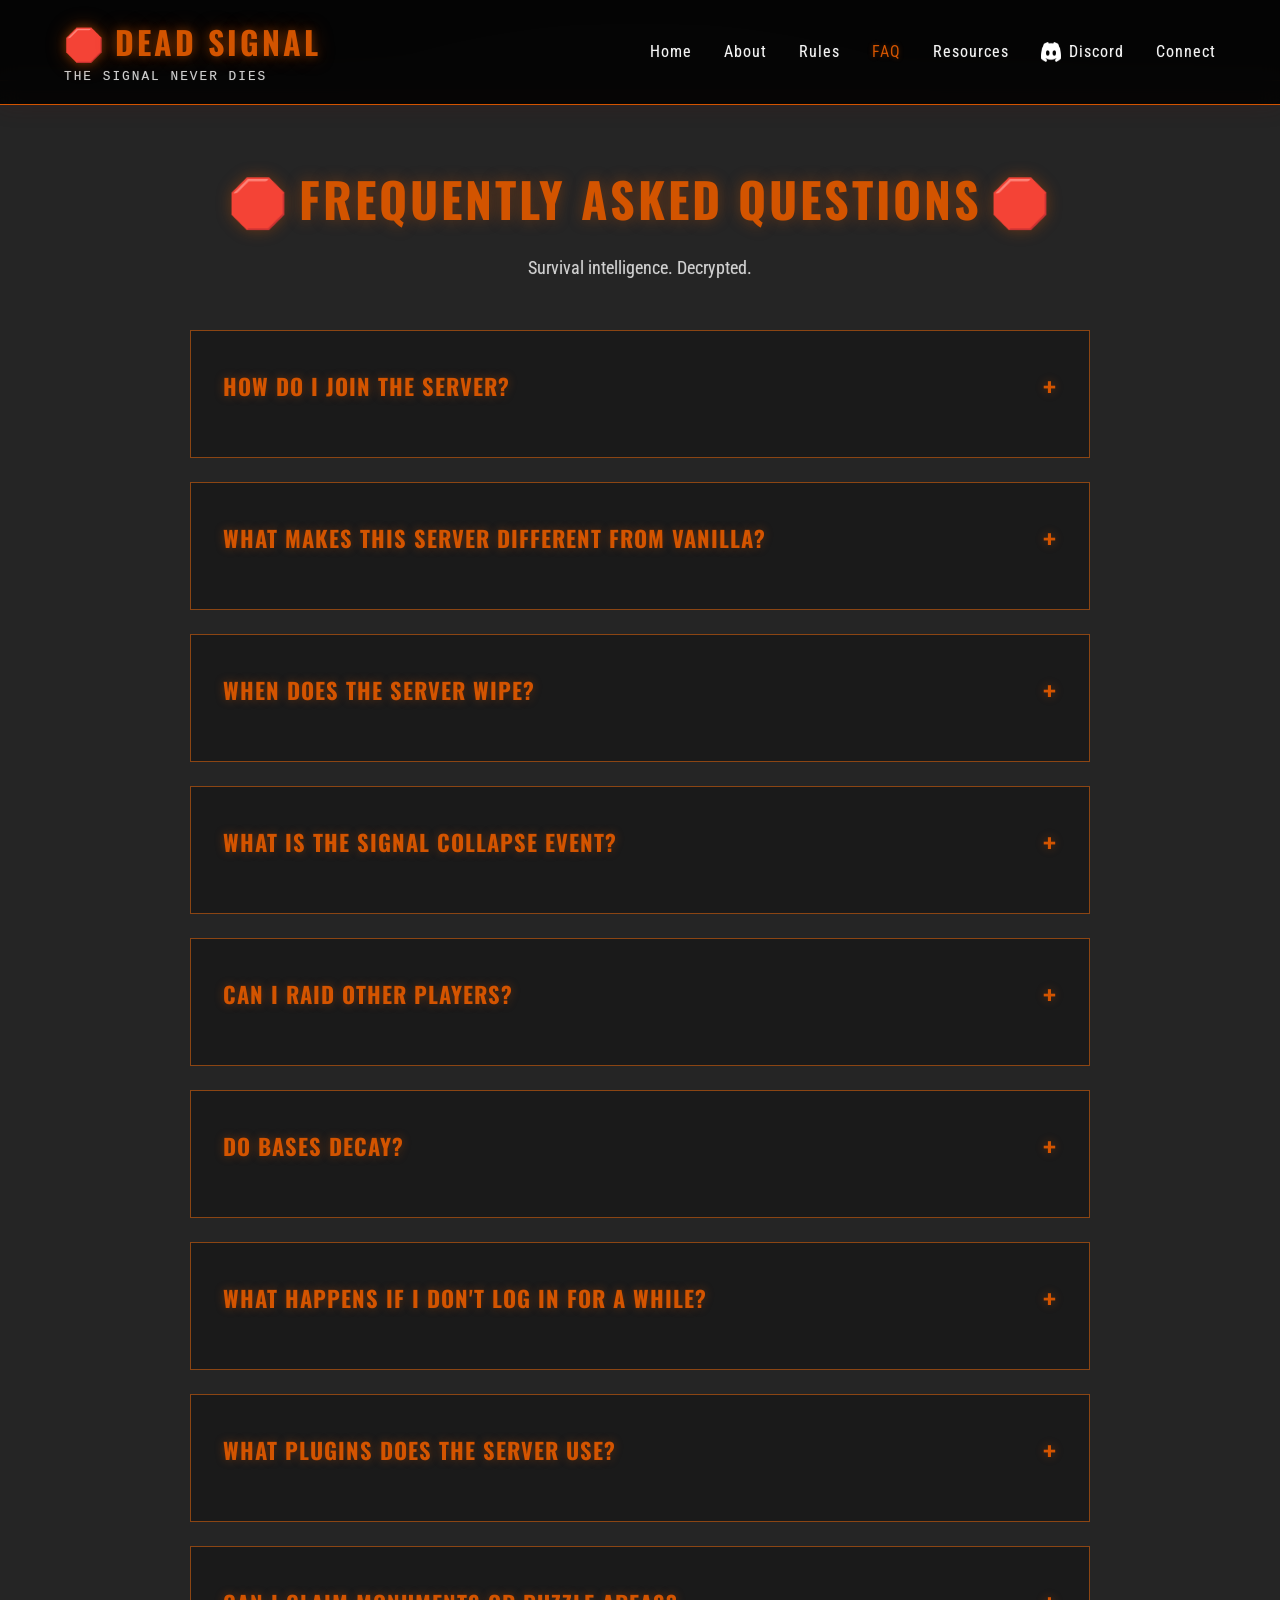
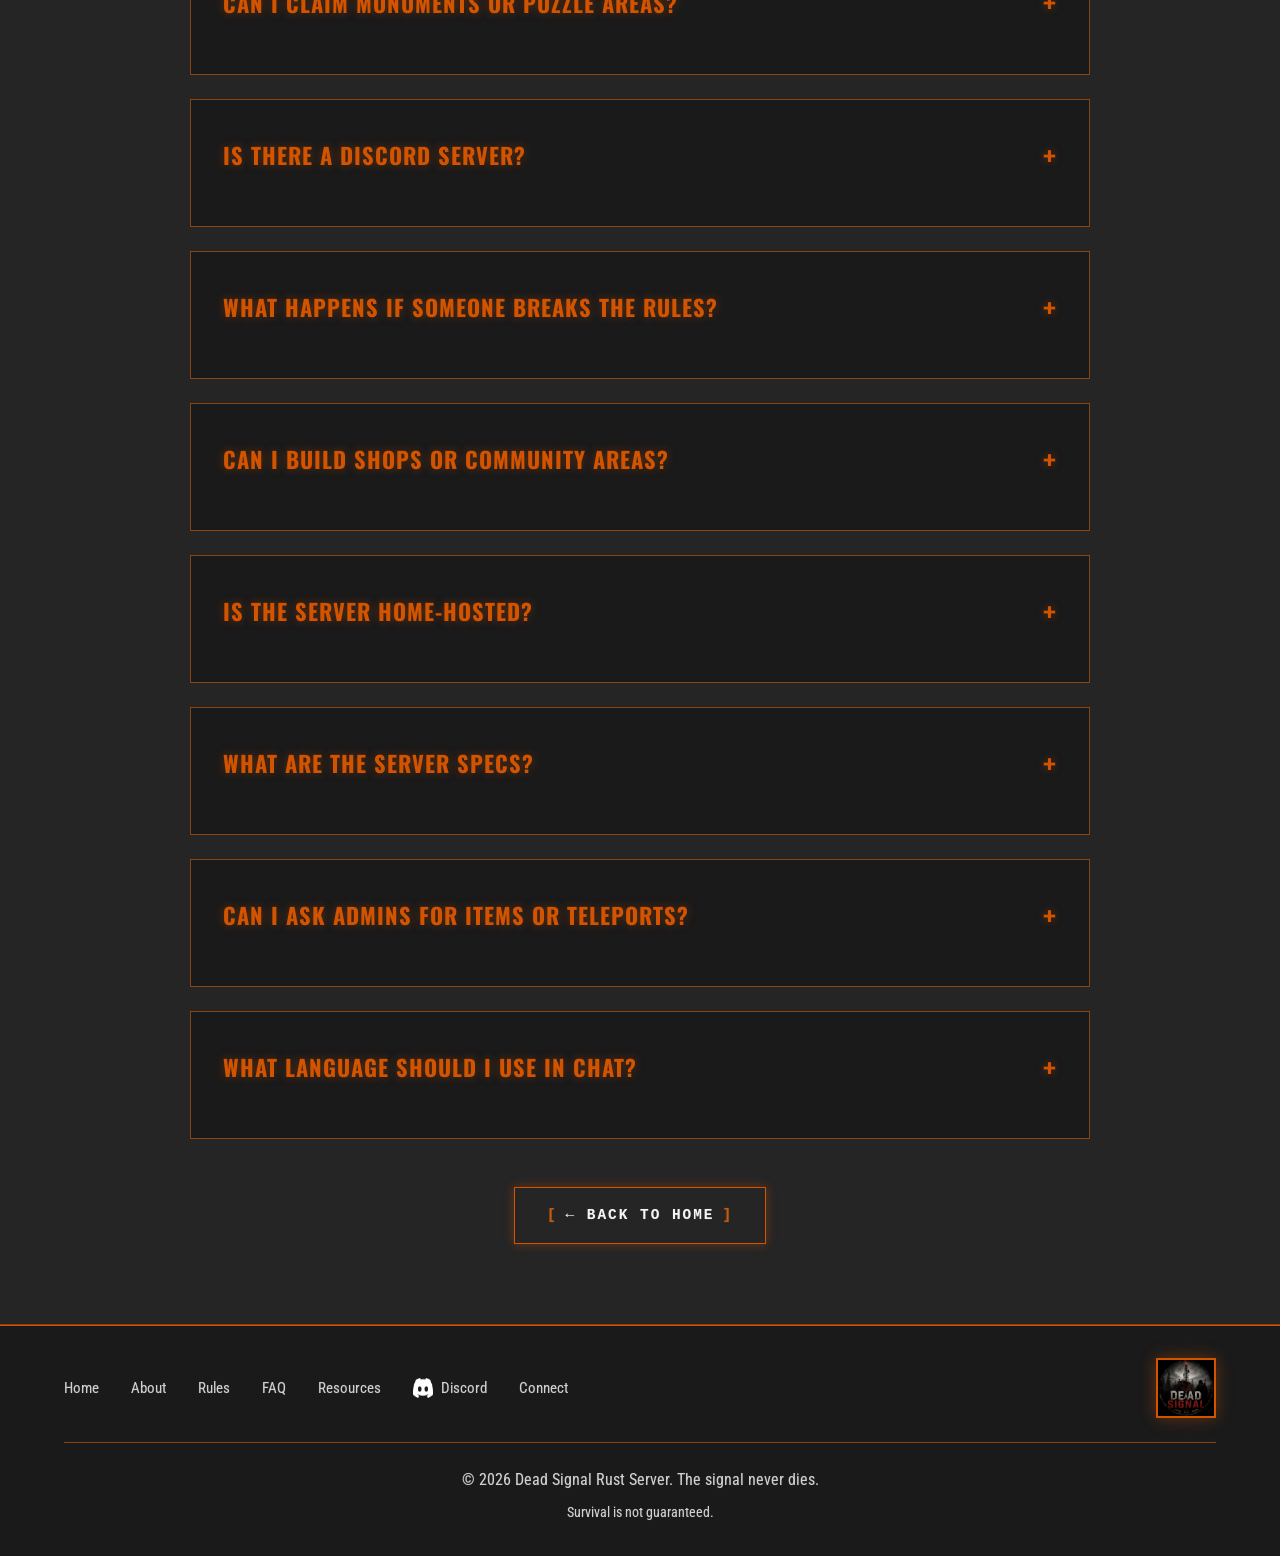
==== commit 92d43b80: "Add files via upload" ====
--- a/faq.html
+++ b/faq.html
@@ -37,7 +37,7 @@
     </header>
 
     <section class="section dark-section">
-        <div class="container" style="padding-top: 8rem;">
+        <div class="container">
             <h2 class="section-title">Frequently Asked Questions</h2>
             <p class="section-subtitle">Survival intelligence. Decrypted.</p>
             
--- a/styles.css
+++ b/styles.css
@@ -630,7 +630,7 @@
     background: var(--secondary-dark);
     border-top: 1px solid var(--accent-brown);
     border-bottom: 1px solid var(--accent-brown);
-    margin-top: 8rem;
+    margin-top: 5rem;
 }
 
 .container {
